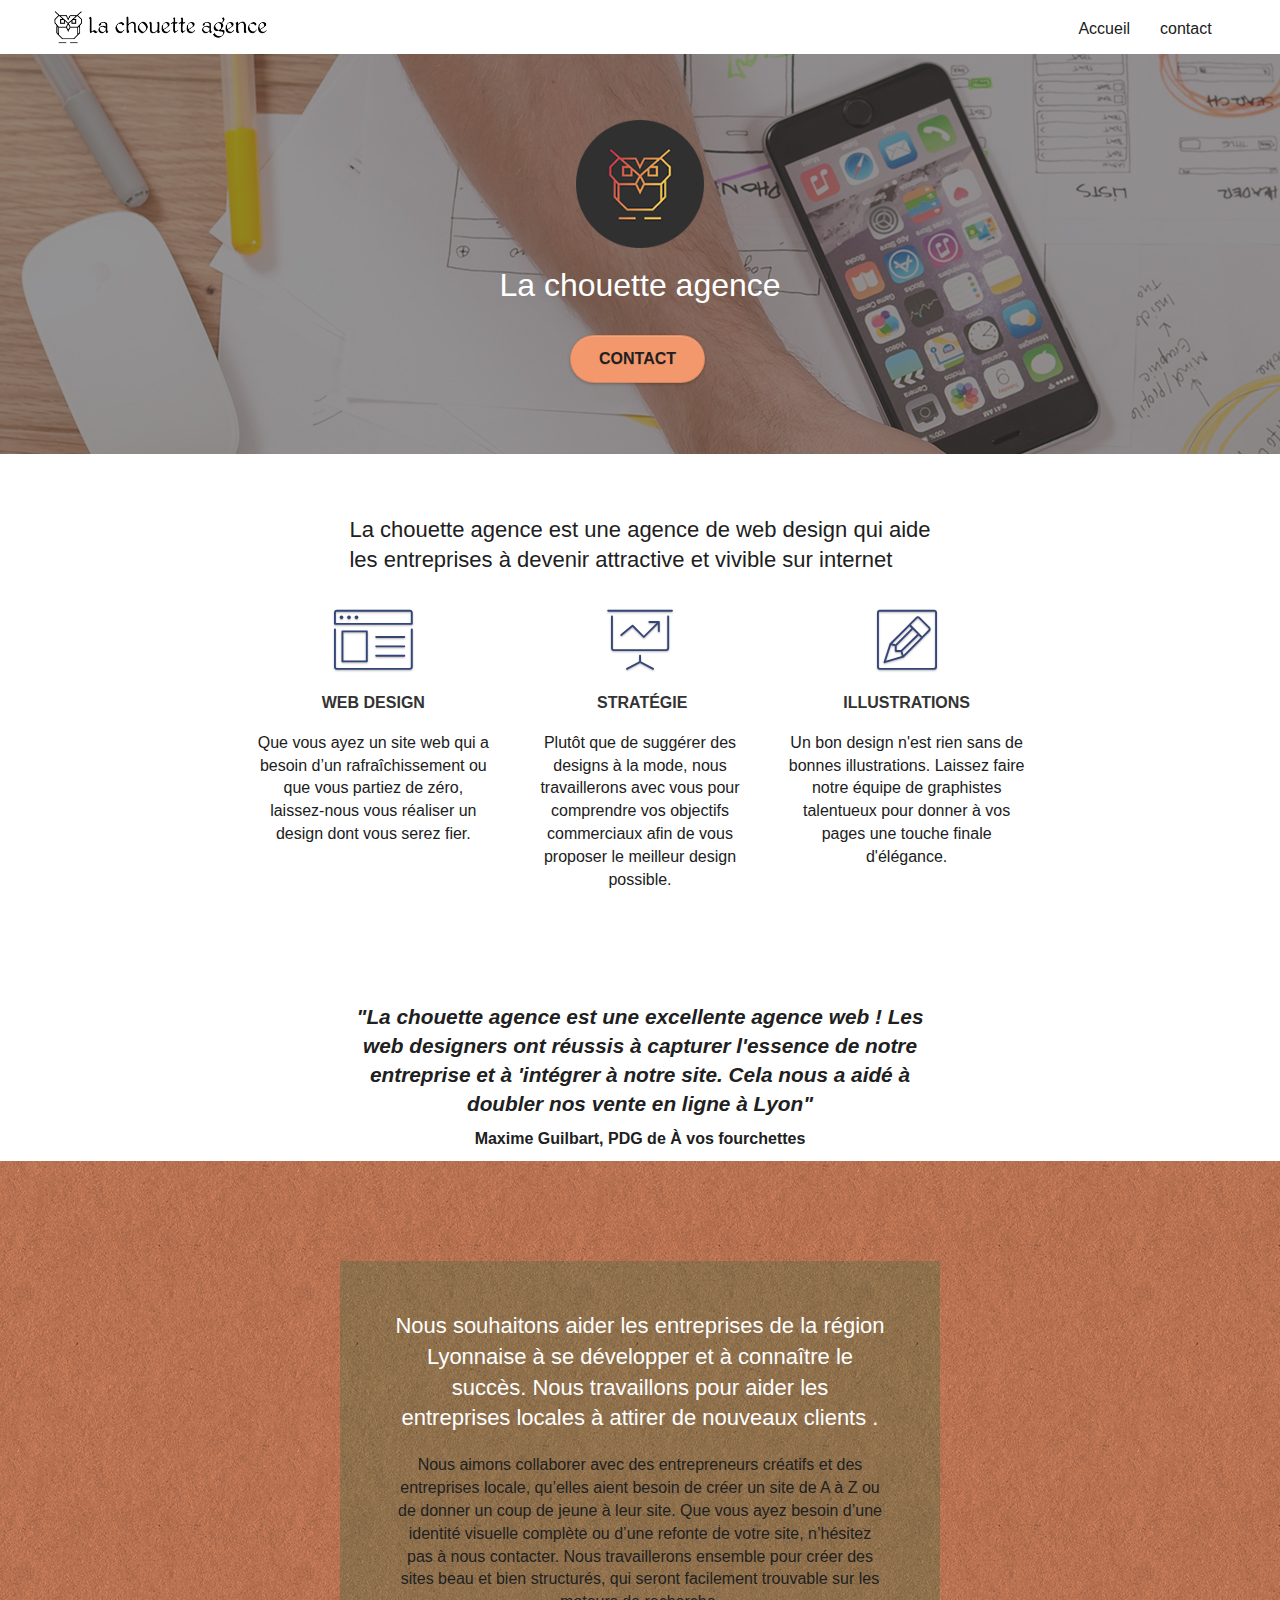
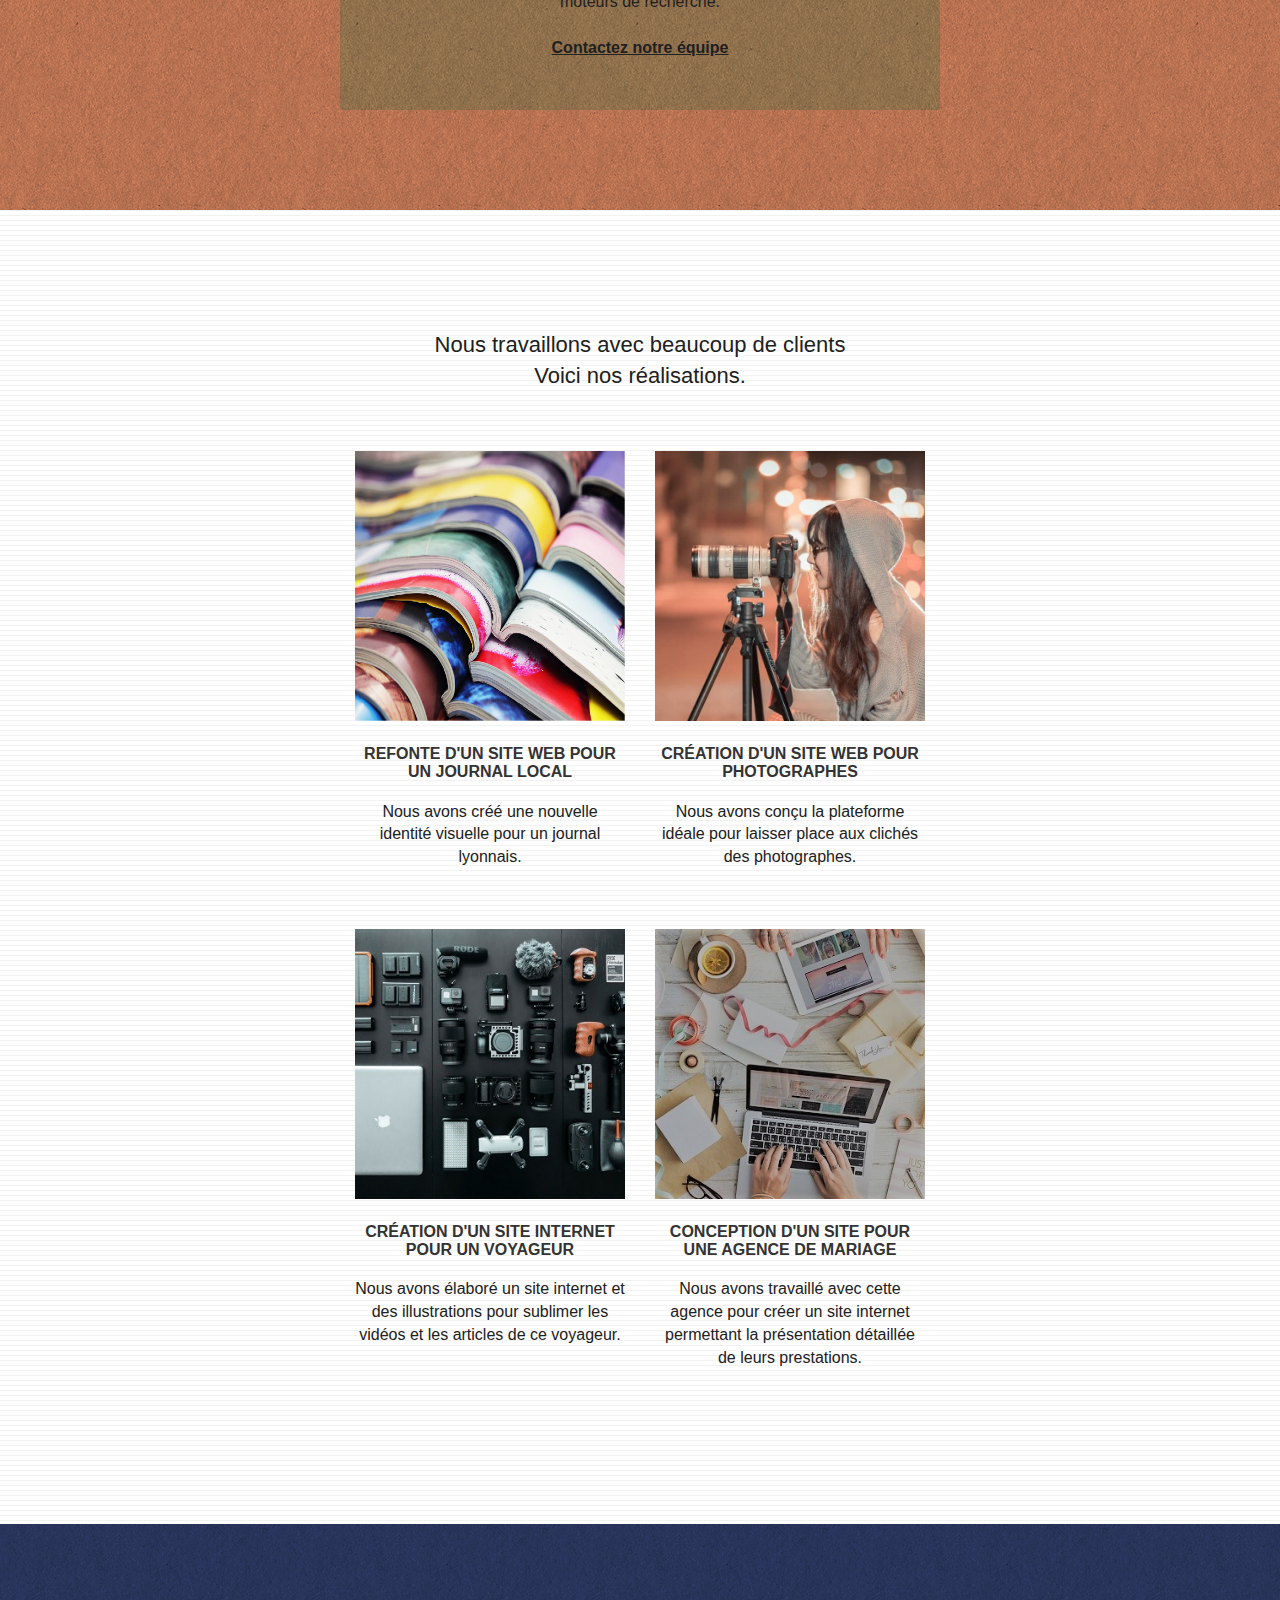
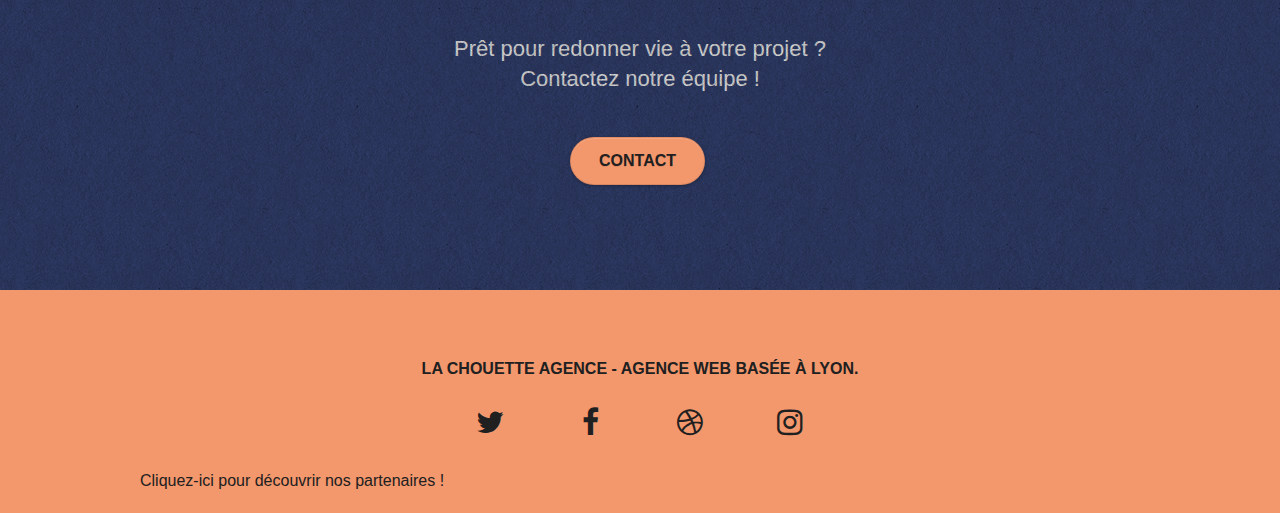
==== index.html @ c0e28ede "création de liens avec nofollow, création de pages partenaires,modifié l'opacité d'image, mise à niv" ====
<!doctype html>
<html lang="fr-FR">
<head>
    <meta charset="utf-8">
    <meta name="keywords" content="seo, google, site web, site internet, agence design paris, agence design, agence design,agence design,agence design,agence design,agence design,agence design,agence design,agence design">
    <meta name="description" content="">
    <meta name="viewport" content="width=device-width, initial-scale=1.0, viewport-fit=cover">
    <link rel="shortcut icon" type="image/png" href="favicon.jpg">
    
	<link rel="stylesheet" type="text/css" href="./css/bootstrap.css">
	<link rel="stylesheet" type="text/css" href="style.css">
	<link rel="stylesheet" type="text/css" href="./css/font-awesome.css">
	<link rel="stylesheet" type="text/css" href="./css/et-line.css">
	
    
	<script src="./js/jquery-2.1.0.js"></script>
	<script src="./js/bootstrap.js"></script>
	<script src="./js/blocs.js"></script>
	<script src="./js/jquery.touchSwipe.js" defer></script>
	<script src="./js/gmaps.js"></script>

    <title>Acceuil</title>

    
<!-- Analytics -->
 
<!-- Analytics END -->
    
</head>
<body>
<!-- Principal conteneur -->
<div class="page-container">
    
<!-- bloc-0 -->
<header>
	<nav class="navbar_row">
		<div class="navbar-header">
			<a class="navbar-brand" href="index.html"><img src="img/la-chouette-agence.png" alt="paris web design logo agence web meilleure agence" /></a>
		</div>
		<div class="collapse navbar-collapse navbar-1 special-dropdown-nav">
			<ul class="site-navigation nav navbar-nav">
				<li>
					<a href="index.html">Accueil</a>
				</li>
				<li>
					<a href="page2.html">contact</a>
				</li>
			</ul>
		</div>
			<button id="nav-toggle" type="button" class="ui-navbar-toggle navbar-toggle" data-toggle="collapse" data-target=".navbar-1">
				<span class="sr-only">Toggle navigation</span><span class="icon-bar"></span><span class="icon-bar"></span><span class="icon-bar"></span>
			</button>
		</nav>
</header>
<!-- bloc-0 END -->

<!-- bloc-1-presentation -->
<section  id="bloc-1-hero">
				<img src="img/logo.png" class="center-block image-resize-mode" alt="La chouette agence, agence web paris, création logo paris" />
				<h1 class="text-center hero-bloc-text tc-white ">
					La chouette agence
				</h1>
				<div class="text-center">
					<a href="page2.html" class="btn btn-lg btn-clean btn-rd cta-hero btn-atomic-tangerine">Contact</a>
				</div>
			</div>
</section>
<!-- bloc-1-presentation END -->

<!-- bloc-2-services -->
<section class="bloc bgc-white l-bloc">
		<div class="row">
			<h2 class="row-h2">La chouette agence est une agence de web design qui aide <br/>
			les entreprises à devenir attractive et vivible sur internet</h2>
		</div>
		<div class="row voffset-lg med-width-whitespace">
			<div class="col-sm-4">
				<div class="text-center">
					<span class="et-icon-browser sm-shadow icon-dark-slate-blue icons icon-lg"></span>
				</div>
				<h3 class="mg-md text-center">
					Web design
				</h3>
				<p class="text-center ">
					Que vous ayez un site web qui a besoin d&rsquo;un rafraîchissement ou que vous partiez de zéro, laissez-nous vous réaliser un design dont vous serez fier.
				</p>
			</div>
			<div class="col-sm-4">
				<div class="text-center">
					<span class="et-icon-presentation sm-shadow icon-dark-slate-blue icons icon-lg"></span>
				</div>
				<h3 class="mg-md text-center">
					&nbsp;Stratégie
				</h3>
				<p class="text-center ">
					Plutôt que de suggérer des designs à la mode, nous travaillerons avec vous pour comprendre vos objectifs commerciaux afin de vous proposer le meilleur design possible.<br>
				</p>
			</div>
			<div class="col-sm-4">
				<div class="text-center">
					<span class="et-icon-edit sm-shadow icon-dark-slate-blue icons icon-lg"></span>
				</div>
				<h3 class="mg-md text-center">
					Illustrations
				</h3>
				<p class="text-center ">
					Un bon design n'est rien sans de bonnes illustrations. Laissez faire notre équipe de graphistes talentueux pour donner à vos pages une touche finale d'élégance.
				</p>
			</div>
		</div>
		<div class="row voffset-lg voffset">
			<h2 class="row-avis1">"La chouette agence est une excellente agence web ! Les <br/>
			web designers ont réussis à capturer l'essence de notre<br/>
		entreprise et à 'intégrer à notre site. Cela nous a aidé à<br/>
		doubler nos vente en ligne à Lyon"</h2>
		<p class="row-avis2"> Maxime Guilbart, PDG de À vos fourchettes</p>
		</div>
</section>
<!-- bloc-2-services END -->

<!-- bloc-3-what-i-do -->
<div class="bloc tc-white bgc-atomic-tangerine bg-presentation d-bloc bloc-bg-texture texture-paper b-parallax" id="bloc-3-what-i-do">
	<div class="container bloc-lg">
		<div class="row tight-width-whitespace black-background">
			<div class="col-sm-12">
				<h2 class="mg-md text-center tc-white">
					Nous souhaitons aider les entreprises de la région Lyonnaise à se développer et à connaître le succès. Nous travaillons pour aider les entreprises locales à attirer de nouveaux clients .<br>
				</h2>
				<p class="text-center white">
					Nous aimons collaborer avec des entrepreneurs créatifs et des entreprises locale, qu’elles aient besoin de créer un site de A à Z ou de donner un coup de jeune à leur site. Que vous ayez besoin d’une identité visuelle complète ou d’une refonte de votre site, n’hésitez pas à nous contacter. Nous travaillerons ensemble pour créer des sites beau et bien structurés, qui seront facilement trouvable sur les moteurs de recherche. <br><br><a class="ltc-white bold-link" href="page2.html">Contactez notre équipe</a><br>
				</p>
			</div>
		</div>
	</div>
</div>
<!-- bloc-3-what-i-do END -->

<!-- bloc-4-portfolio -->
<div class="bloc bgc-white bg-lines-h2-bg bg-repeat l-bloc" id="bloc-4-portfolio">
	<div class="container bloc-lg">
		<div class="row">
			<div class="col-sm-12 text-center">
				<h2>Nous travaillons avec beaucoup de clients<br/>
				Voici nos réalisations.</h2>
			</div>
		</div>
		<div class="row tight-width-whitespace portfolio-row">
			<div class="col-sm-6">
				<a href="#" data-lightbox="img/1.jpg" data-gallery-id="gallery-1" data-caption="Refonte d'un site web pour un journal local" data-frame="snapshot-lb"><img src="img/1.jpg" alt="paris web design logo agence web meilleure agence et refonte site web journal" class="img-responsive portfolio-thumb" /></a>
				<h3 class="mg-md text-center">
					Refonte d'un site web pour un journal local
				</h3>
				<p class="text-center">
					Nous avons créé une nouvelle identité visuelle pour un journal lyonnais.
				</p>
			</div>
			<div class="col-sm-6">
				<a href="#" data-lightbox="img/2.jpg" data-gallery-id="gallery-1" data-caption="Création d'un site web pour photographes" data-frame="snapshot-lb"><img src="img/2.jpg" class="img-responsive portfolio-thumb" alt="paris web design logo agence web meilleure agence, Création d'un site web pour photographes" /></a>
				<h3 class="mg-md text-center">
					Création d'un site web pour photographes
				</h3>
				<p class="text-center">
					Nous avons conçu la plateforme idéale pour laisser place aux clichés des photographes.
				</p>
			</div>
		</div>
		<div class="row tight-width-whitespace portfolio-row">
			<div class="col-sm-6">
				<a href="#" data-lightbox="img/3.bmp" data-gallery-id="gallery-1" data-caption="Création d'un site internet pour un voyageur" data-frame="snapshot-lb"><img src="img/3.bmp" class="img-responsive portfolio-thumb" alt="paris web design logo agence web meilleure agence, Création d'un site web pour voyageur"/></a>
				<h3 class="mg-md text-center">
					Création d'un site internet pour un voyageur
				</h3>
				<p class="text-center">
					Nous avons élaboré un site internet et des illustrations pour sublimer les vidéos et les articles de ce voyageur.
				</p>
			</div>
			<div class="col-sm-6">
				<a href="#" data-lightbox="img/4.bmp" data-gallery-id="gallery-1" data-caption="Conception d'un site pour une agence de mariage" data-frame="snapshot-lb"><img src="img/4.bmp" class="img-responsive portfolio-thumb" alt="paris web design logo agence web meilleure agence, Création d'un site web pour agence de mariage" /></a>
				<h3 class="mg-md text-center">
					Conception d'un site pour une agence de mariage
				</h3>
				<p class="text-center">
					Nous avons travaillé avec cette agence pour créer un site internet permettant la présentation détaillée de leurs prestations.
				</p>
			</div>
		</div>
	</div>
</div>
<!-- bloc-4-portfolio END -->

<!-- bloc-5-cta -->
<div class="bloc bgc-dark-slate-blue bg-banniere d-bloc bloc-bg-texture texture-paper" id="bloc-5-cta">
	<div class="container bloc-lg">
		<div class="row">
			<h2 class="mg-md text-center tc-white">
				Prêt pour redonner vie à votre projet ?<br>Contactez notre équipe !
			</h2>
			<div class="col-sm-12 text-center">
				<a href="page2.html" class="btn btn-atomic-tangerine btn-clean btn-rd btn-lg cta-hero">Contact</a>
			</div>
		</div>
	</div>
</div>
<!-- bloc-5-cta END -->

<!-- Footer - bloc-8 -->
<footer class="bloc bgc-atomic-tangerine d-bloc" id="bloc-8">
	<div class="container bloc-sm">
		<div class="row">
			<div class="col-sm-12">
				<h3 class="text-center white">
					La chouette agence - Agence web basée à Lyon.<br>
				</h3>
				<div class="row row-no-gutters social">
					<div class="col-sm-3">
						<div class="text-center">
							<a class="social" href="https://twitter.com/" rel="nofollow"><span class="fa fa-twitter icon-md"></span></a>
						</div>
					</div>
					<div class="col-sm-3">
						<div class="text-center">
							<a class="social" href="https://www.facebook.com/" rel="nofollow"><span class="fa fa-facebook icon-md"></span></a>
						</div>
					</div>
					<div class="col-sm-3">
						<div class="text-center">
							<a class="social" href="https://dribbble.com/" rel="nofollow"><span class="fa fa-dribbble icon-md"></span></a>
						</div>
					</div>
					<div class="col-sm-3">
						<div class="text-center">
							<a class="social" href="https://www.instagram.com/?hl=fr" rel="nofollow"><span class="fa fa-instagram icon-md"></span></a>
						</div>
					</div>
					
				</div>
				<div class="row">
					<div class="col-sm-4">
						<a href="page3.html"> Cliquez-ici pour découvrir nos partenaires !</a>
				</div>
			</div>
		</div>
	</div>
</footer>
<!-- Footer - bloc-8 END -->

</div>
<!-- Principal conteneur END -->
    

</body>
</html>
---- style.css ----
body {
    margin: 0;
    padding: 0;
    background: #FFF;
    overflow-x: hidden;
    -webkit-font-smoothing: antialiased;
    -moz-osx-font-smoothing: grayscale;
}

a,
button {
    transition: all .3s ease-in-out;
    outline: none!important;
}

a:hover {
    text-decoration: none;
    cursor: pointer;
}
#page-loading-blocs-notifaction {
    position: fixed;
    top: 0;
    bottom: 0;
    width: 100%;
    z-index: 100000;
    background: #FFFFFF url("img/pageload-spinner.gif") no-repeat center center;
}

.bloc {
    width: 100%;
    clear: both;
    background: 50% 50% no-repeat;
    padding: 0 50px;
    -webkit-background-size: cover;
    -moz-background-size: cover;
    -o-background-size: cover;
    background-size: cover;
    position: relative;
}

.bloc .container {
    padding-left: 0;
    padding-right: 0;
}

.bloc-lg {
    padding: 100px 50px;
}

.bloc-md {
    padding: 50px;
}

.bloc-sm {
    padding: 20px 50px;
}

.bg-center,
.bg-l-edge,
.bg-r-edge,
.bg-t-edge,
.bg-b-edge,
.bg-tl-edge,
.bg-bl-edge,
.bg-tr-edge,
.bg-br-edge,
.bg-repeat {
    -webkit-background-size: auto!important;
    -moz-background-size: auto!important;
    -o-background-size: auto!important;
    background-size: auto!important;
}

.bg-repeat {
    background: repeat;
}

.bg-t-edge {
    background: top no-repeat;
}

.bloc-bg-texture::before {
    content: "";
    background-size: 2px 2px;
    position: absolute;
    top: 0;
    bottom: 0;
    left: 0;
    right: 0;
}

.texture-paper::before {
    background: url("img/texture-paper.png");
    background-size: 280px 280px;
}

.b-parallax {
    background-attachment: fixed;
}

.d-bloc {
    color: rgba(255, 255, 255, .7);
}

.d-bloc button:hover {
    color: rgba(255, 255, 255, .9);
}

.d-bloc .icon-round,
.d-bloc .icon-square,
.d-bloc .icon-rounded,
.d-bloc .icon-semi-rounded-a,
.d-bloc .icon-semi-rounded-b {
    border-color: rgba(255, 255, 255, .9);
}

.d-bloc .divider-h span {
    border-color: rgba(255, 255, 255, .2);
}

.d-bloc .a-btn,
.d-bloc .navbar a,
.d-bloc .navbar-brand,
.d-bloc a .icon-sm,
.d-bloc a .icon-md,
.d-bloc a .icon-lg,
.d-bloc a .icon-xl,
.d-bloc h1 a,
.d-bloc h2 a,
.d-bloc h3 a,
.d-bloc h4 a,
.d-bloc h5 a,
.d-bloc h6 a,
.d-bloc p a {
    color: rgba(255, 255, 255, .6);
}

.d-bloc .a-btn:hover,
.d-bloc .navbar a:hover,
.d-bloc .navbar-brand:hover,
.d-bloc a:hover .icon-sm,
.d-bloc a:hover .icon-md,
.d-bloc a:hover .icon-lg,
.d-bloc a:hover .icon-xl,
.d-bloc h1 a:hover,
.d-bloc h2 a:hover,
.d-bloc h3 a:hover,
.d-bloc h4 a:hover,
.d-bloc h5 a:hover,
.d-bloc h6 a:hover,
.d-bloc p a:hover {
    color: rgba(255, 255, 255, 1);
}

.d-bloc .navbar-toggle .icon-bar {
    background: rgba(255, 255, 255, 1);
}

.d-bloc .btn-wire,
.d-bloc .btn-wire:hover {
    color: rgba(255, 255, 255, 1);
    border-color: rgba(255, 255, 255, 1);
}

.d-bloc .panel {
    color: rgba(0, 0, 0, .5);
}

.d-bloc .panel button:hover {
    color: rgba(0, 0, 0, .7);
}

.d-bloc .panel icon {
    border-color: rgba(0, 0, 0, .7);
}

.d-bloc .panel .divider-h span {
    border-color: rgba(0, 0, 0, .1);
}

.d-bloc .panel .a-btn {
    color: rgba(0, 0, 0, .6);
}

.d-bloc .panel .a-btn:hover {
    color: rgba(0, 0, 0, 1);
}

.d-bloc .panel .btn-wire,
.d-bloc .panel .btn-wire:hover {
    color: rgba(0, 0, 0, .7);
    border-color: rgba(0, 0, 0, .3);
}

.d-bloc .panel,
.l-bloc {
    color: rgba(0, 0, 0, .5);
}

.d-bloc .panel button:hover,
.l-bloc button:hover {
    color: rgba(0, 0, 0, .7);
}

.l-bloc .icon-round,
.l-bloc .icon-square,
.l-bloc .icon-rounded,
.l-bloc .icon-semi-rounded-a,
.l-bloc .icon-semi-rounded-b {
    border-color: rgba(0, 0, 0, .7);
}

.d-bloc .panel .divider-h span,
.l-bloc .divider-h span {
    border-color: rgba(0, 0, 0, .1);
}

.d-bloc .panel .a-btn,
.l-bloc .a-btn,
.l-bloc .navbar a,
.l-bloc .navbar-brand,
.l-bloc a .icon-sm,
.l-bloc a .icon-md,
.l-bloc a .icon-lg,
.l-bloc a .icon-xl,
.l-bloc h1 a,
.l-bloc h2 a,
.l-bloc h3 a,
.l-bloc h4 a,
.l-bloc h5 a,
.l-bloc h6 a,
.l-bloc p a {
    color: rgba(0, 0, 0, .6);
}

.d-bloc .panel .a-btn:hover,
.l-bloc .a-btn:hover,
.l-bloc .navbar a:hover,
.l-bloc .navbar-brand:hover,
.l-bloc a:hover .icon-sm,
.l-bloc a:hover .icon-md,
.l-bloc a:hover .icon-lg,
.l-bloc a:hover .icon-xl,
.l-bloc h1 a:hover,
.l-bloc h2 a:hover,
.l-bloc h3 a:hover,
.l-bloc h4 a:hover,
.l-bloc h5 a:hover,
.l-bloc h6 a:hover,
.l-bloc p a:hover {
    color: rgba(0, 0, 0, 1);
}

.l-bloc .navbar-toggle .icon-bar {
    color: rgba(0, 0, 0, .6);
}

.d-bloc .panel .btn-wire,
.d-bloc .panel .btn-wire:hover,
.l-bloc .btn-wire,
.l-bloc .btn-wire:hover {
    color: rgba(0, 0, 0, .7);
    border-color: rgba(0, 0, 0, .3);
}

.voffset {
    margin-top: 30px;
}

.voffset-lg {
    margin-top: 80px;
}

.row-no-gutters {
    margin-right: 0;
    margin-left: 0;
}

.row.row-no-gutters > [class^="col-"],
.row.row-no-gutters > [class*=" col-"] {
    padding-right: 0;
    padding-left: 0;
}
#bloc-1-hero{
    width: 100%;
    height: 400px;
    background-image: url("img/la-chouette-agence-banniere.jpg");
    opacity:1.5;
    display: flex;
    flex-direction: column;
    justify-content: center;
    align-items: center;
}

#bloc-1-hero h1 {
    font-size: 32px;
}
#bloc-1-hero img{
    width: 10%;
    height: auto;
}
.navbar {
    margin-bottom: 0;
    z-index: 1;
}

.navbar-brand {
    height: auto;
    padding: 3px 15px;
    font-size: 25px;
    font-weight: normal;
    font-weight: 600;
    line-height: 44px;
}

.navbar-brand img {
    max-height: 40px;
    margin: 0 5px 0 0;
    display: inline;
}

.navbar-brand img[src$=svg] {
    min-width: 100px;
}

.nav-center .navbar-brand img {
    margin: 0;
}

.navbar .nav {
    padding-top: 2px;
    margin-right: -16px;
    float: right;
    z-index: 1;
}

.nav > li {
    float: left;
    margin-top: 4px;
    font-size: 16px;
}

.navbar-nav .open .dropdown-menu > li > a {
    text-align: inherit;
}

.nav > li a:hover,
.nav > li a:focus {
    background: transparent;
}

.navbar-toggle {
    margin: 10px 10px 0 0;
    border: 0px;
}

.navbar-toggle:hover {
    background: transparent!important;
}

.navbar-toggle .icon-bar {
    background-color: rgba(0, 0, 0, .5);
    width: 26px;
}

.nav-invert .navbar .nav {
    float: left;
}

.nav-invert,
.nav-invert .navbar-brand {
    float: right;
    position: relative;
    z-index: 2;
}
header{
    box-sizing: border-box;
    padding:0 3% 0 3%;
}
.navbar-header{
    width: 50%;
    height: 100%;
}

.site-navigation{
    width: 50%;
    height: auto;
    display: flex;
    justify-content: flex-end;
}
.site-navigation a {
    text-decoration: none;
}
.page3_partenaire{
    width: 100%;
    height: 200px;
    margin-top: 5%;
    margin-bottom: 5%;
    display: flex;
    justify-content: center;
    align-items: center;
    background-color: #F3976C;
    background-image: url(img/texture-paper.png);
}
.partenaires{
    display: flex;
    justify-content: center;
    text-align: center;
    font-size: 160%;
}
.annuaires{
    display: flex;
    justify-content: space-around;
    width: 100%;
    height: auto;
    margin-bottom: 5%;
    border-radius: 20px;
    background-image: url(img/texture-paper.png);
    background-color: #29345A;
}
.annuaire1, .annuaire2, .annuaire3{
    width: 30%;
    height: auto;
    text-align: justify;
    font-size: 150%;
    box-sizing: border-box;
    margin-top: 5%;
    margin-bottom: 5%;
    color: white;
}
.annuaire1 a, .annuaire2 a, .annuaire3 a{
    color: white;
}
@media (min-width: 768px) {
    
    .nav > li .dropdown-menu a,
    .nav > li .dropdown-menu a:hover {
        color: #484848;
    }
    .nav-invert .site-navigation {
        left: 0;
        right: 0;
    }
    .nav-center {
        text-align: center;
    }
    .nav-center .navbar-header {
        width: 100%;
    }
    .nav-center .navbar-header,
    .nav-center .navbar-brand,
    .nav-center .nav > li {
        float: none;
        display: inline-block;
    }
    .nav-center .site-navigation {
        margin-right: 0px;
        margin-top: 20px;
    }
    .nav-center.mini-nav .navbar-toggle {
        float: none;
        margin: 10px auto 0;
    }
}

.nav > li > .dropdown a {
    background: none!important;
    display: block;
    padding: 14px 15px;
}

nav .caret {
    margin: 0 5px;
}

.dropdown-menu .dropdown-menu {
    top: -8px;
    left: 100%;
}

.dropdown-menu .dropmenu-flow-right {
    top: 100%;
    left: 0;
    margin-left: -1px;
    border-top-left-radius: 0;
    border-top-right-radius: 0;
}

.dropdown-menu .dropdown span {
    border: 4px solid black;
    border-top-color: transparent;
    border-right-color: transparent;
    border-bottom-color: transparent;
    margin: 6px -5px 0 0!important;
    float: right;
}

.mg-md {
    margin-top: 10px;
    margin-bottom: 20px;
}

.mg-lg {
    margin-top: 10px;
    margin-bottom: 40px;
}

.btn {
    margin: 0 5px 5px 0;
}

.btn.pull-right {
    margin: 0 0 5px 5px;
}

.btn-d,
.btn-d:hover,
.btn-d:focus {
    color: #FFF;
    background: rgba(0, 0, 0, .3);
}

button {
    outline: none!important;
}

.btn-rd {
    border-radius: 40px;
}

.btn-clean {
    border: 1px solid rgba(0, 0, 0, .08);
    border-bottom-color: rgba(0, 0, 0, .1);
    text-shadow: 0 1px 0 rgba(0, 0, 1, .1);
    box-shadow: 0 1px 3px rgba(0, 0, 1, .25), inset 0 1px 0 0 rgba(255, 255, 255, .15);
}

.icon-md {
    font-size: 30px!important;
}

.icon-lg {
    font-size: 60px!important;
}

.sm-shadow {
    text-shadow: 0 1px 2px rgba(0, 0, 0, .3);
}

.panel-sq,
.panel-sq .panel-heading,
.panel-sq .panel-footer {
    border-radius: 0;
}

.panel-rd {
    border-radius: 30px;
}

.panel-rd .panel-heading {
    border-radius: 29px 29px 0 0;
}

.panel-rd .panel-footer {
    border-radius: 0 0 29px 29px;
}

.form-control {
    border-color: rgba(0, 0, 0, .1);
    box-shadow: none;
    font-size: 16px;
}
.form-group{
    margin-bottom: 10px;
}
.scrollToTop {
    width: 40px;
    height: 40px;
    position: fixed;
    bottom: 20px;
    right: 20px;
    opacity: 0;
    z-index: 500;
    transition: all .3s ease-in-out;
}

.scrollToTop span {
    margin-top: 6px;
}

.showScrollTop {
    font-size: 16px;
    opacity: 1;
}

a[data-lightbox] {
    position: relative;
    display: block;
    text-align: center;
}

a[data-lightbox]:hover::before {
    content: "+";
    font-family: "HelveticaNeue-Light", "Helvetica Neue Light", "Helvetica Neue", Helvetica, Arial;
    font-size: 32px;
    width: 50px;
    height: 50px;
    margin-left: -25px;
    border-radius: 50%;
    background: rgba(0, 0, 0, .6);
    color: #FFF;
    font-weight: 100;
    z-index: 1;
    position: absolute;
    top: 50%;
    transform: translateY(-50%);
    -webkit-transform: translateY(-50%);
}

a[data-lightbox]:hover img {
    opacity: 0.6;
    -webkit-animation-fill-mode: none;
    animation-fill-mode: none;
}

#lightbox-modal {
    display: flex;
    align-items: center;
}

#lightbox-modal .modal-dialog {
    width: 90%;
    max-width: 900px;
    margin: 0 auto 0;
}

#lightbox-modal .modal-dialog img {
    max-height: 90vh;
    margin: 0 auto;
}

.lightbox-caption {
    padding: 20px;
    color: #FFF;
    background: rgba(0, 0, 0, .5);
    position: absolute;
    left: 15px;
    right: 15px;
    bottom: 5px;
}

.close-lightbox {
    color: #FFF;
    font-size: 30px;
    position: absolute;
    top: 20px;
    right: 20px;
    z-index: 20;
    background: rgba(0, 0, 0, .5);
    border: none;
    line-height: 30px;
    padding: 0 9px 5px;
    opacity: 0.3;
}

.close-lightbox:hover,
.next-lightbox:hover,
.prev-lightbox:hover {
    opacity: 1.0;
    color: #FFF;
}

.next-lightbox,
.prev-lightbox {
    font-size: 20px;
    color: rgba(255, 255, 255, .9);
    background: rgba(0, 0, 0, .5);
    transition: all .2s ease-in-out;
    position: absolute;
    top: 45%;
    z-index: 1;
    opacity: 0.4;
}

.next-lightbox {
    padding: 6px 8px 1px 13px;
    right: 25px;
}

.prev-lightbox {
    padding: 6px 13px 1px 10px;
    left: 25px;
}

.snapshot-lb .modal-body {
    padding-bottom: 45px;
}

.snapshot-lb .lightbox-caption {
    padding: 0;
    color: rgba(0, 0, 0, .5);
    background: none;
}

h1,
h2,
h3,
h4,
h5,
h6,
p,
label,
.btn,
a {
    font-family: "helvetica";
    font-weight: 400;
    color: #202020;!important;
}

.container {
    max-width: 1000px;
}

.hero-bloc-text {
    font-size: 38px;
}

.hero-bloc-text-sub {
    font-size: 36px;
}

.statement-bloc-text {
    line-height: 26px;
    font-style: italic;
    font-size: 20px;
    text-align: center;
    font-weight: lighter;
    max-width: 520px;
    margin: auto auto auto auto;
}

p {
    font-size: 16px;
}

.tight-width-whitespace {
    max-width: 600px;
    margin: auto auto auto auto;
}

.h1 {
    font-size: 20px;
    font-family: "Open Sans";
}

.cta-hero {
    margin-top: 22px;
    color: #FFFFFF!important;
    text-transform: uppercase;
    padding: 12px 28px 12px 28px;
    font-size: 16px;
    font-weight: 700;
}

.social {
    max-width: 400px;
    margin: auto auto auto auto;
}

h2 {
    font-size: 22px;
    line-height: 1.4em;
}

h3 {
    font-size: 16px;
    text-transform: uppercase;
    font-weight: 700;
    color: #333333!important;
}

.med-width-whitespace {
    max-width: 800px;
    margin: auto auto auto auto;
    box-shadow: 0px 0px 0px #000000;
}

h1 {
    color: #333333!important;
}

h4 {
    color: #333333!important;
}

.icons {
    margin-bottom: 14px;
    margin-top: 24px;
}

.white {
    color: #202020!important;
}

.portfolio-thumb {
    margin-bottom: 24px;
}

.portfolio-row {
    margin-bottom: 44px;
    margin-top: 50px;
}

.avatar {
    box-shadow: 0px 4px 9px rgba(0, 0, 0, 0.3);
}

.black-background {
    background-color: rgba(165, 147, 99, 0.7);
    padding: 40px 40px 40px 40px;
}

.bold-link {
    font-weight: 900;
    text-decoration: underline!important;
}

.bgc-white {
    background-color: #FFFFFF;
}
.row-h2{
    display: flex;
    justify-content: center;
    margin-top: 5%;
}
.row-avis1, .row-avis2{
    display: flex;
    justify-content: center;
    text-align: center;
}
.row-avis1{
    font-style: italic;
    font-weight: bold;
    font-size: 130%;
}
.row-avis2{
    font-weight: bold;
    font-size: 100%;
}

footer .row{
    margin-top:3%;
    color: #202020;
}


.bgc-dark-slate-blue {
    background-color: #364577;
}

.bgc-atomic-tangerine {
    background-color: #F3976C;
}

.tc-white {
    color: #FFFFFF!important;
}

.btn-atomic-tangerine {
    background: #F3976C;
    color: #202020!important;
}

.btn-atomic-tangerine:hover {
    background: #c27956!important;
    color: #202020!important;
}

.ltc-white {
    color: #202020!important;
}

.ltc-white:hover {
    color: #cccccc!important;
}

.ltc-atomic-tangerine {
    color: #F3976C!important;
}

.ltc-atomic-tangerine:hover {
    color: #c27956!important;
}

.icon-dark-slate-blue {
    color: #364577!important;
    border-color: #364577!important;
}

.bg-dots-bg {
    background-image: url("img/dots-bg.png");
}

.bg-lines-h2-bg {
    background-image: url("img/lines-h2-bg.png");
}


.bg-presentation {
    background-image: url("img/image-de-presentation.bmp");
}

@media (max-width: 1024px) {
    .bloc {
        padding-left: 20px;
        padding-right: 20px;
    }
    .bloc.full-width-bloc,
    .bloc-tile-2.full-width-bloc .container,
    .bloc-tile-3.full-width-bloc .container,
    .bloc-tile-4.full-width-bloc .container {
        padding-left: 0;
        padding-right: 0;
    }
}

@media (max-width: 992px) and (min-width: 768px) {
    .navbar .nav {
        max-width: 80%
    }
    .nav-center.navbar .nav {
        max-width: 100%
    }
}

@media only screen and (min-width: 768px) and (max-width: 1024px) and (orientation: landscape) {
    .b-parallax {
        background-attachment: scroll;
    }
}

@media only screen and (min-width: 1024px) and (max-width: 1366px) and (-webkit-min-device-pixel-ratio: 1.5) {
    .b-parallax {
        background-attachment: scroll;
    }
}

@media (max-width: 991px) {
    .container {
        width: 100%;
    }
    .b-parallax {
        background-attachment: scroll;
    }
    .page-container,
    #hero-bloc {
        overflow-x: hidden;
        position: relative;
    }
    .bloc {
        padding-left: 0;
        padding-right: 0;
    }
    .bloc-group,
    .bloc-group .bloc {
        display: block;
        width: 100%;
    }
    .bloc-fill-screen .fill-bloc-top-edge,
    .bloc-fill-screen .fill-bloc-bottom-edge {
        padding: 0 20px;
        padding-left: 0;
        padding-right: 0;
    }
}

@media (max-width: 767px) {
    .page-container {
        overflow-x: hidden;
        position: relative;
    }
    h1,
    h2,
    h3,
    h4,
    h5,
    h6,
    p,
    #disqus_thread {
        padding-left: 10px!important;
        padding-right: 10px!important;
    }
    .b-parallax {
        background-attachment: scroll;
    }
    .navbar .nav {
        padding-top: 0;
        border-top: 1px solid rgba(0, 0, 0, .2);
        float: none!important;
    }
    .navbar.row {
        margin-left: 0;
        margin-right: 0;
    }
    .site-navigation {
        position: inherit;
        transform: none;
        -webkit-transform: none;
        -ms-transform: none;
    }
    .nav > li {
        margin-top: 0;
        border-bottom: 1px solid rgba(0, 0, 0, .1);
        background: rgba(0, 0, 0, .05);
        text-align: left;
        padding-left: 15px;
        width: 100%;
    }
    .nav > li:hover {
        background: rgba(0, 0, 0, .08);
    }
    .dropdown .dropdown a .caret {
        float: none;
        margin: 5px 0 0 10px!important;
        border: 4px solid black;
        border-bottom-color: transparent;
        border-right-color: transparent;
        border-left-color: transparent;
    }
    #hero-bloc .navbar .nav {
        background: rgba(0, 0, 0, .8);
    }
    #hero-bloc .navbar .nav a {
        color: rgba(255, 255, 255, .6);
    }
    .hero {
        padding: 50px 0;
    }
    .hero-nav {
        left: -1px;
        right: -1px;
    }
    .navbar-collapse {
        padding: 0;
        overflow-x: hidden;
        -webkit-box-shadow: none;
        box-shadow: none;
    }
    .navbar-brand img {
        max-height: 40px;
        width: auto;
    }
    .nav-invert .navbar-header {
        float: none;
        width: 100%;
    }
    .nav-invert .navbar-toggle {
        float: left;
        margin-left: 10px;
    }
    .bloc {
        padding-left: 0;
        padding-right: 0;
    }
    .bloc-xxl,
    .bloc-xl,
    .bloc-lg {
        padding: 40px 0;
    }
    .bloc-sm,
    .bloc-md {
        padding-left: 0;
        padding-right: 0;
    }
    .bloc-tile-2 .container,
    .bloc-tile-3 .container,
    .bloc-tile-4 .container,
    .bloc-fill-screen .fill-bloc-top-edge,
    .bloc-fill-screen .fill-bloc-bottom-edge {
        padding-left: 0;
        padding-right: 0;
    }
    .a-block {
        padding: 0 10px;
    }
    .btn-dwn {
        display: none;
    }
    .voffset {
        margin-top: 5px;
    }
    .voffset-md {
        margin-top: 20px;
    }
    .voffset-lg {
        margin-top: 30px;
    }
    form {
        padding: 5px;
    }
    .close-lightbox {
        display: inline-block;
    }
    .blocsapp-device-iphone5 {
        background-size: 216px 425px;
        padding-top: 60px;
        width: 216px;
        height: 425px;
    }
    .blocsapp-device-iphone5 img {
        width: 180px;
        height: 320px;
    }
}

@media (max-width: 400px) {
    .bloc {
        padding-left: 0;
        padding-right: 0;
    }
}

@media (max-width: 767px) {
    .bloc-mob-center-text {
        text-align: center;
    }
}
---- css/et-line.css ----
@font-face {
    font-family: et-line;
    src: url(../fonts/et-line.eot);
    src: url(../fonts/et-line.eot?#iefix) format('embedded-opentype'), url(../fonts/et-line.woff) format('woff'), url(../fonts/et-line.ttf) format('truetype'), url(../fonts/et-line.svg#et-line) format('svg');
    font-weight: 400;
    font-style: normal
}

.et-icon-adjustments,
.et-icon-alarmclock,
.et-icon-anchor,
.et-icon-aperture,
.et-icon-attachment,
.et-icon-bargraph,
.et-icon-basket,
.et-icon-beaker,
.et-icon-bike,
.et-icon-book-open,
.et-icon-briefcase,
.et-icon-browser,
.et-icon-calendar,
.et-icon-camera,
.et-icon-caution,
.et-icon-chat,
.et-icon-circle-compass,
.et-icon-clipboard,
.et-icon-clock,
.et-icon-cloud,
.et-icon-compass,
.et-icon-desktop,
.et-icon-dial,
.et-icon-document,
.et-icon-documents,
.et-icon-download,
.et-icon-dribbble,
.et-icon-edit,
.et-icon-envelope,
.et-icon-expand,
.et-icon-facebook,
.et-icon-flag,
.et-icon-focus,
.et-icon-gears,
.et-icon-genius,
.et-icon-gift,
.et-icon-global,
.et-icon-globe,
.et-icon-googleplus,
.et-icon-grid,
.et-icon-happy,
.et-icon-hazardous,
.et-icon-heart,
.et-icon-hotairballoon,
.et-icon-hourglass,
.et-icon-key,
.et-icon-laptop,
.et-icon-layers,
.et-icon-lifesaver,
.et-icon-lightbulb,
.et-icon-linegraph,
.et-icon-linkedin,
.et-icon-lock,
.et-icon-magnifying-glass,
.et-icon-map,
.et-icon-map-pin,
.et-icon-megaphone,
.et-icon-mic,
.et-icon-mobile,
.et-icon-newspaper,
.et-icon-notebook,
.et-icon-paintbrush,
.et-icon-paperclip,
.et-icon-pencil,
.et-icon-phone,
.et-icon-picture,
.et-icon-pictures,
.et-icon-piechart,
.et-icon-presentation,
.et-icon-pricetags,
.et-icon-printer,
.et-icon-profile-female,
.et-icon-profile-male,
.et-icon-puzzle,
.et-icon-quote,
.et-icon-recycle,
.et-icon-refresh,
.et-icon-ribbon,
.et-icon-rss,
.et-icon-sad,
.et-icon-scissors,
.et-icon-scope,
.et-icon-search,
.et-icon-shield,
.et-icon-speedometer,
.et-icon-strategy,
.et-icon-streetsign,
.et-icon-tablet,
.et-icon-target,
.et-icon-telescope,
.et-icon-toolbox,
.et-icon-tools,
.et-icon-tools-2,
.et-icon-trophy,
.et-icon-tumblr,
.et-icon-twitter,
.et-icon-upload,
.et-icon-video,
.et-icon-wallet,
.et-icon-wine {
    font-family: et-line;
    speak: none;
    font-style: normal;
    font-weight: 400;
    font-variant: normal;
    text-transform: none;
    line-height: 1;
    -webkit-font-smoothing: antialiased;
    -moz-osx-font-smoothing: grayscale;
    display: inline-block
}

.et-icon-mobile:before {
    content: "\e000"
}

.et-icon-laptop:before {
    content: "\e001"
}

.et-icon-desktop:before {
    content: "\e002"
}

.et-icon-tablet:before {
    content: "\e003"
}

.et-icon-phone:before {
    content: "\e004"
}

.et-icon-document:before {
    content: "\e005"
}

.et-icon-documents:before {
    content: "\e006"
}

.et-icon-search:before {
    content: "\e007"
}

.et-icon-clipboard:before {
    content: "\e008"
}

.et-icon-newspaper:before {
    content: "\e009"
}

.et-icon-notebook:before {
    content: "\e00a"
}

.et-icon-book-open:before {
    content: "\e00b"
}

.et-icon-browser:before {
    content: "\e00c"
}

.et-icon-calendar:before {
    content: "\e00d"
}

.et-icon-presentation:before {
    content: "\e00e"
}

.et-icon-picture:before {
    content: "\e00f"
}

.et-icon-pictures:before {
    content: "\e010"
}

.et-icon-video:before {
    content: "\e011"
}

.et-icon-camera:before {
    content: "\e012"
}

.et-icon-printer:before {
    content: "\e013"
}

.et-icon-toolbox:before {
    content: "\e014"
}

.et-icon-briefcase:before {
    content: "\e015"
}

.et-icon-wallet:before {
    content: "\e016"
}

.et-icon-gift:before {
    content: "\e017"
}

.et-icon-bargraph:before {
    content: "\e018"
}

.et-icon-grid:before {
    content: "\e019"
}

.et-icon-expand:before {
    content: "\e01a"
}

.et-icon-focus:before {
    content: "\e01b"
}

.et-icon-edit:before {
    content: "\e01c"
}

.et-icon-adjustments:before {
    content: "\e01d"
}

.et-icon-ribbon:before {
    content: "\e01e"
}

.et-icon-hourglass:before {
    content: "\e01f"
}

.et-icon-lock:before {
    content: "\e020"
}

.et-icon-megaphone:before {
    content: "\e021"
}

.et-icon-shield:before {
    content: "\e022"
}

.et-icon-trophy:before {
    content: "\e023"
}

.et-icon-flag:before {
    content: "\e024"
}

.et-icon-map:before {
    content: "\e025"
}

.et-icon-puzzle:before {
    content: "\e026"
}

.et-icon-basket:before {
    content: "\e027"
}

.et-icon-envelope:before {
    content: "\e028"
}

.et-icon-streetsign:before {
    content: "\e029"
}

.et-icon-telescope:before {
    content: "\e02a"
}

.et-icon-gears:before {
    content: "\e02b"
}

.et-icon-key:before {
    content: "\e02c"
}

.et-icon-paperclip:before {
    content: "\e02d"
}

.et-icon-attachment:before {
    content: "\e02e"
}

.et-icon-pricetags:before {
    content: "\e02f"
}

.et-icon-lightbulb:before {
    content: "\e030"
}

.et-icon-layers:before {
    content: "\e031"
}

.et-icon-pencil:before {
    content: "\e032"
}

.et-icon-tools:before {
    content: "\e033"
}

.et-icon-tools-2:before {
    content: "\e034"
}

.et-icon-scissors:before {
    content: "\e035"
}

.et-icon-paintbrush:before {
    content: "\e036"
}

.et-icon-magnifying-glass:before {
    content: "\e037"
}

.et-icon-circle-compass:before {
    content: "\e038"
}

.et-icon-linegraph:before {
    content: "\e039"
}

.et-icon-mic:before {
    content: "\e03a"
}

.et-icon-strategy:before {
    content: "\e03b"
}

.et-icon-beaker:before {
    content: "\e03c"
}

.et-icon-caution:before {
    content: "\e03d"
}

.et-icon-recycle:before {
    content: "\e03e"
}

.et-icon-anchor:before {
    content: "\e03f"
}

.et-icon-profile-male:before {
    content: "\e040"
}

.et-icon-profile-female:before {
    content: "\e041"
}

.et-icon-bike:before {
    content: "\e042"
}

.et-icon-wine:before {
    content: "\e043"
}

.et-icon-hotairballoon:before {
    content: "\e044"
}

.et-icon-globe:before {
    content: "\e045"
}

.et-icon-genius:before {
    content: "\e046"
}

.et-icon-map-pin:before {
    content: "\e047"
}

.et-icon-dial:before {
    content: "\e048"
}

.et-icon-chat:before {
    content: "\e049"
}

.et-icon-heart:before {
    content: "\e04a"
}

.et-icon-cloud:before {
    content: "\e04b"
}

.et-icon-upload:before {
    content: "\e04c"
}

.et-icon-download:before {
    content: "\e04d"
}

.et-icon-target:before {
    content: "\e04e"
}

.et-icon-hazardous:before {
    content: "\e04f"
}

.et-icon-piechart:before {
    content: "\e050"
}

.et-icon-speedometer:before {
    content: "\e051"
}

.et-icon-global:before {
    content: "\e052"
}

.et-icon-compass:before {
    content: "\e053"
}

.et-icon-lifesaver:before {
    content: "\e054"
}

.et-icon-clock:before {
    content: "\e055"
}

.et-icon-aperture:before {
    content: "\e056"
}

.et-icon-quote:before {
    content: "\e057"
}

.et-icon-scope:before {
    content: "\e058"
}

.et-icon-alarmclock:before {
    content: "\e059"
}

.et-icon-refresh:before {
    content: "\e05a"
}

.et-icon-happy:before {
    content: "\e05b"
}

.et-icon-sad:before {
    content: "\e05c"
}

.et-icon-facebook:before {
    content: "\e05d"
}

.et-icon-twitter:before {
    content: "\e05e"
}

.et-icon-googleplus:before {
    content: "\e05f"
}

.et-icon-rss:before {
    content: "\e060"
}

.et-icon-tumblr:before {
    content: "\e061"
}

.et-icon-linkedin:before {
    content: "\e062"
}

.et-icon-dribbble:before {
    content: "\e063"
}
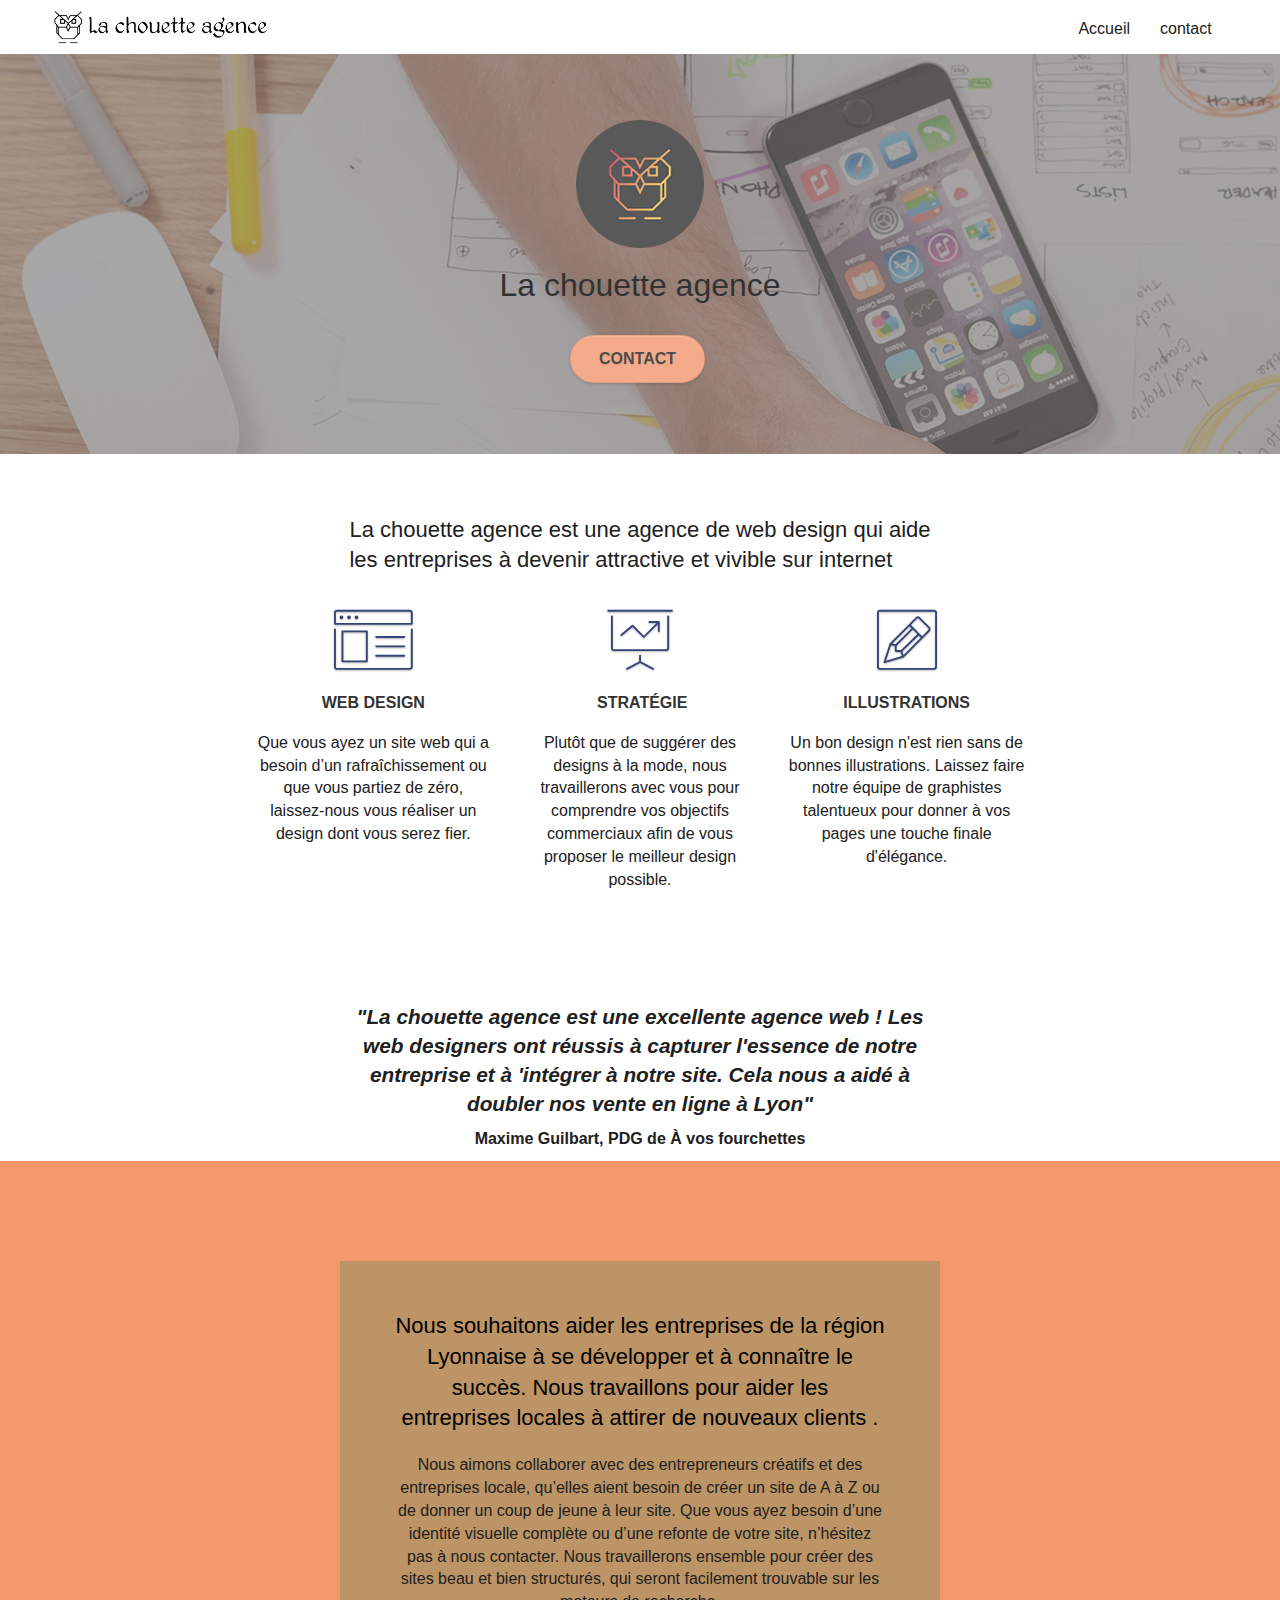
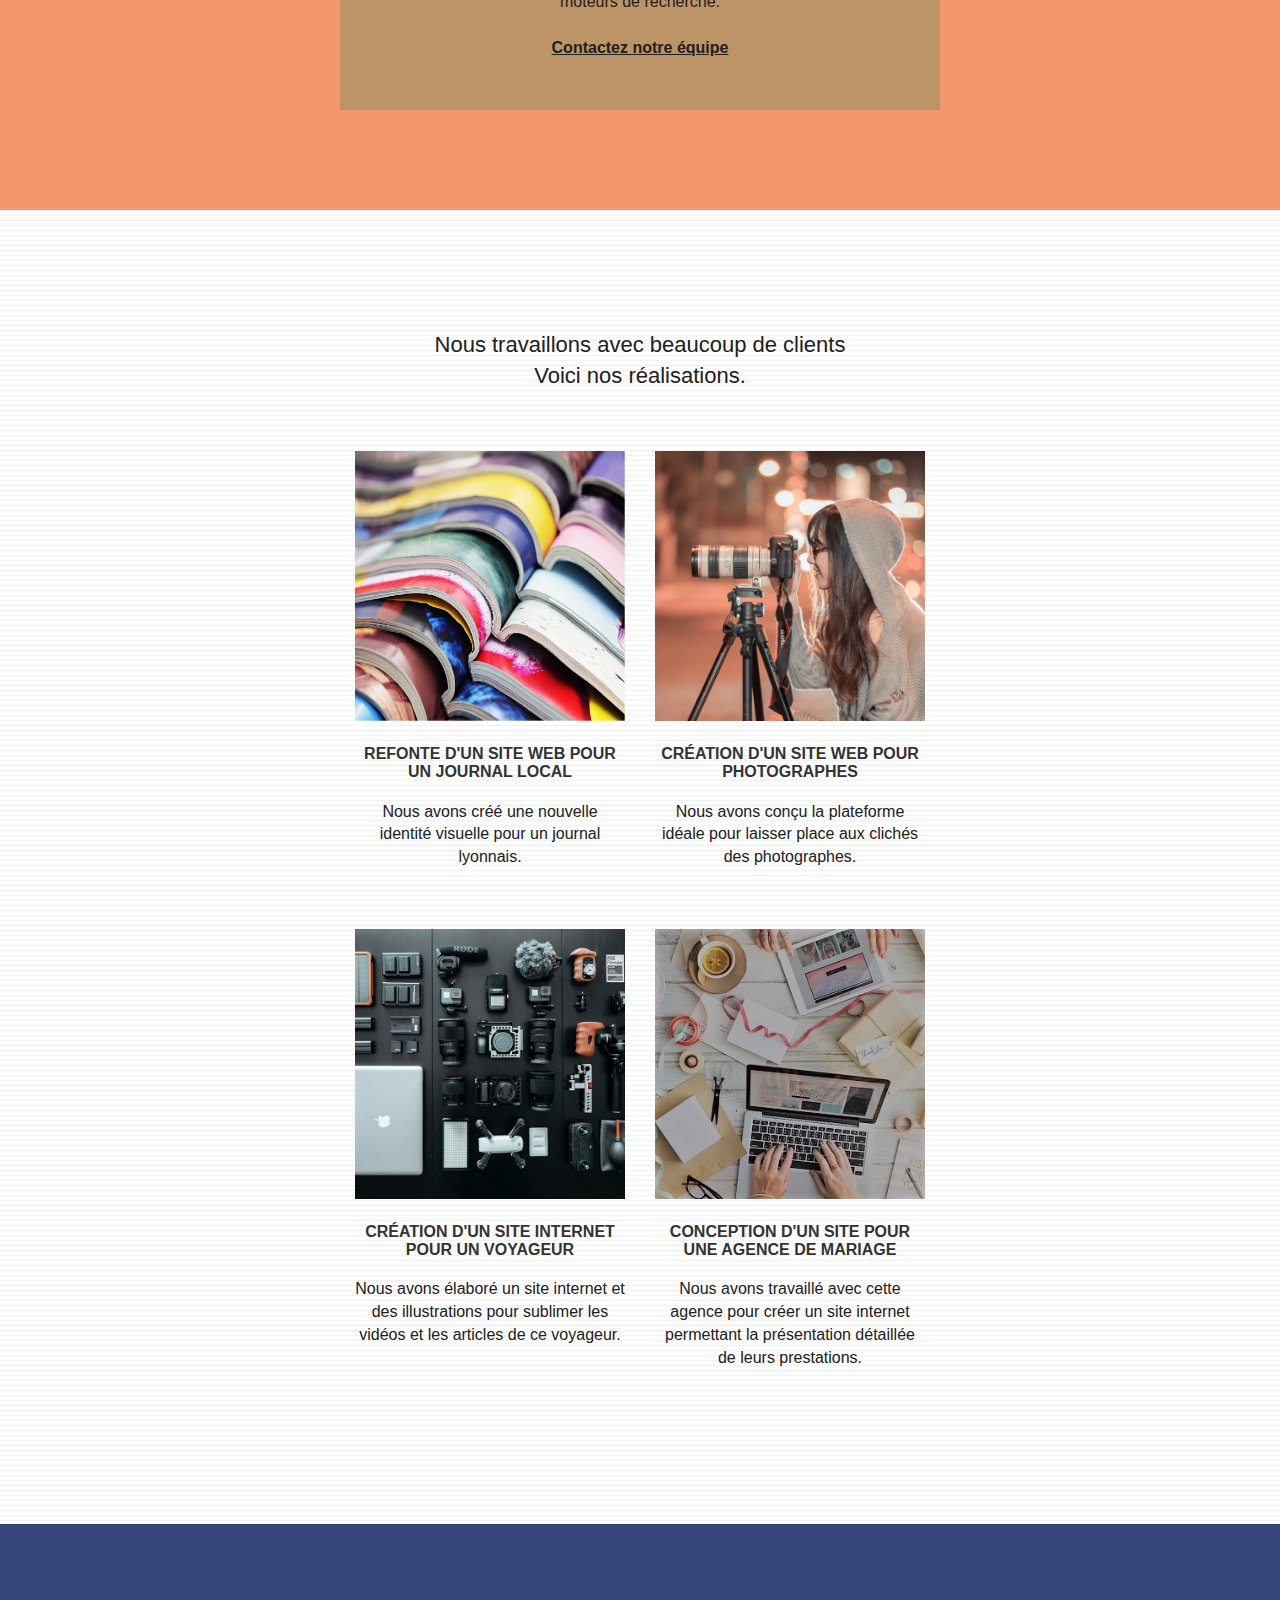
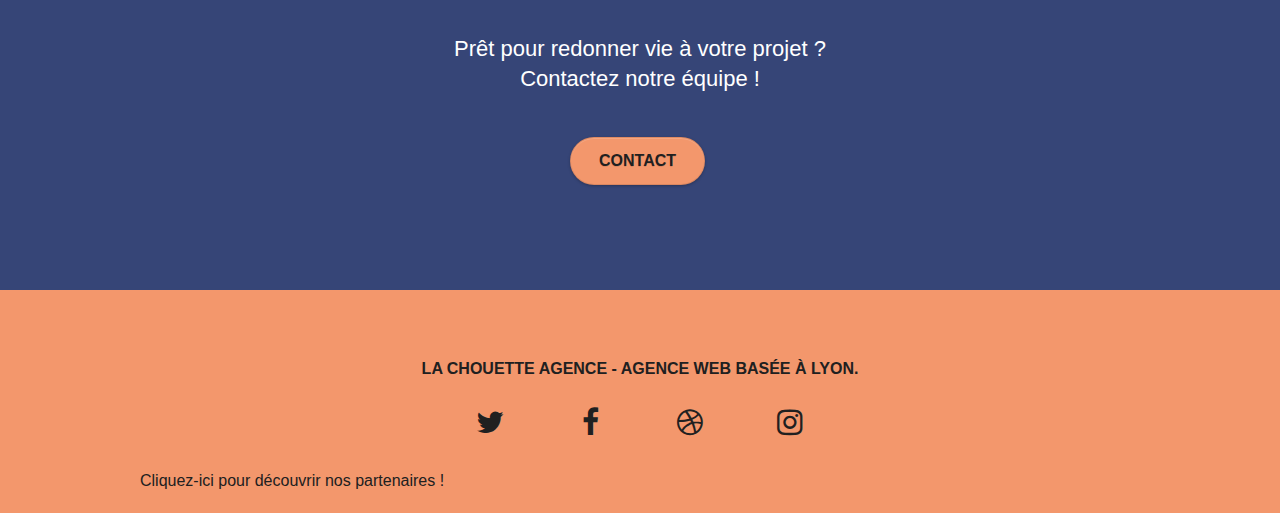
==== commit 27c9e0d6: "test contraste" ====
--- a/index.html
+++ b/index.html
@@ -192,7 +192,7 @@
 <div class="bloc bgc-dark-slate-blue bg-banniere d-bloc bloc-bg-texture texture-paper" id="bloc-5-cta">
 	<div class="container bloc-lg">
 		<div class="row">
-			<h2 class="mg-md text-center tc-white">
+			<h2 class="mg-md text-center tc-color">
 				Prêt pour redonner vie à votre projet ?<br>Contactez notre équipe !
 			</h2>
 			<div class="col-sm-12 text-center">
--- a/style.css
+++ b/style.css
@@ -90,7 +90,6 @@
 }
 
 .texture-paper::before {
-    background: url("img/texture-paper.png");
     background-size: 280px 280px;
 }
 
@@ -285,7 +284,7 @@
     width: 100%;
     height: 400px;
     background-image: url("img/la-chouette-agence-banniere.jpg");
-    opacity:1.5;
+    opacity: 0.8;
     display: flex;
     flex-direction: column;
     justify-content: center;
@@ -863,9 +862,11 @@
 }
 
 .tc-white {
-    color: #FFFFFF!important;
-}
-
+    color: black!important;
+}
+.tc-color{
+    color: white;
+}
 .btn-atomic-tangerine {
     background: #F3976C;
     color: #202020!important;
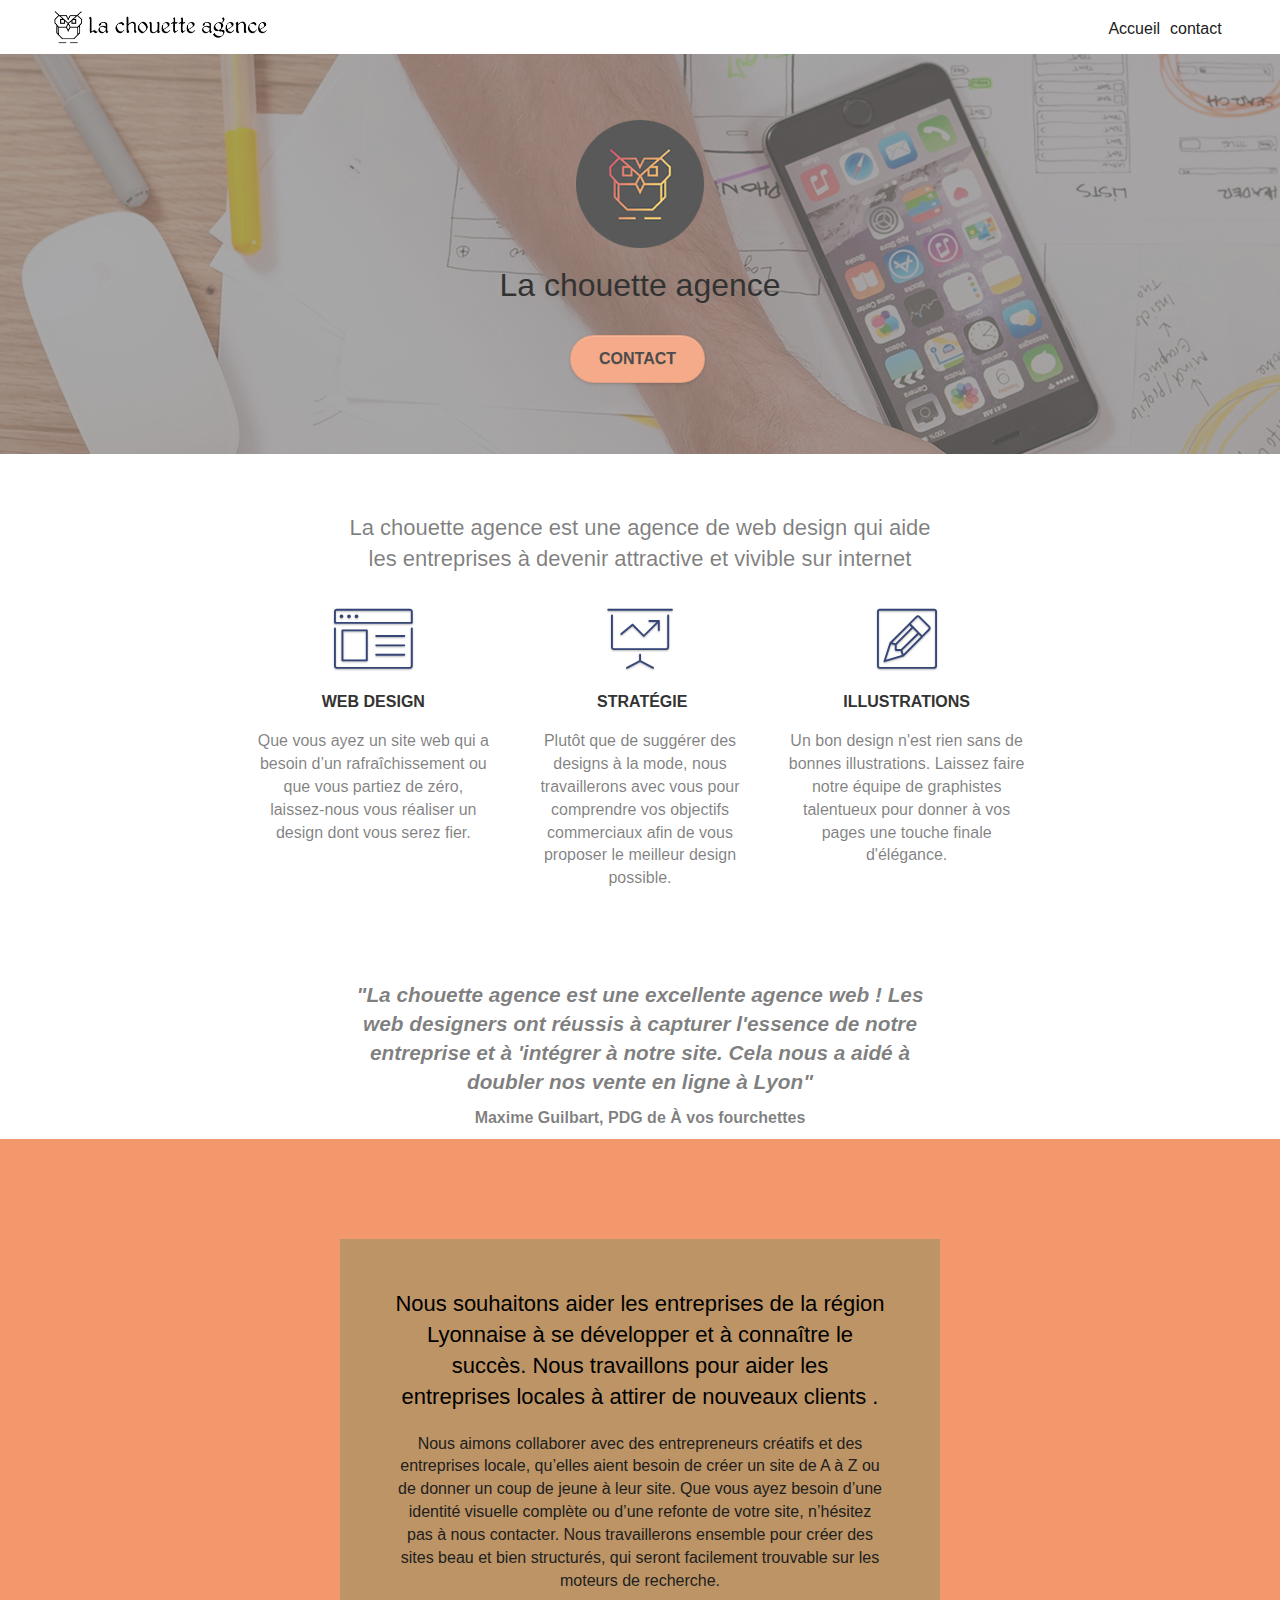
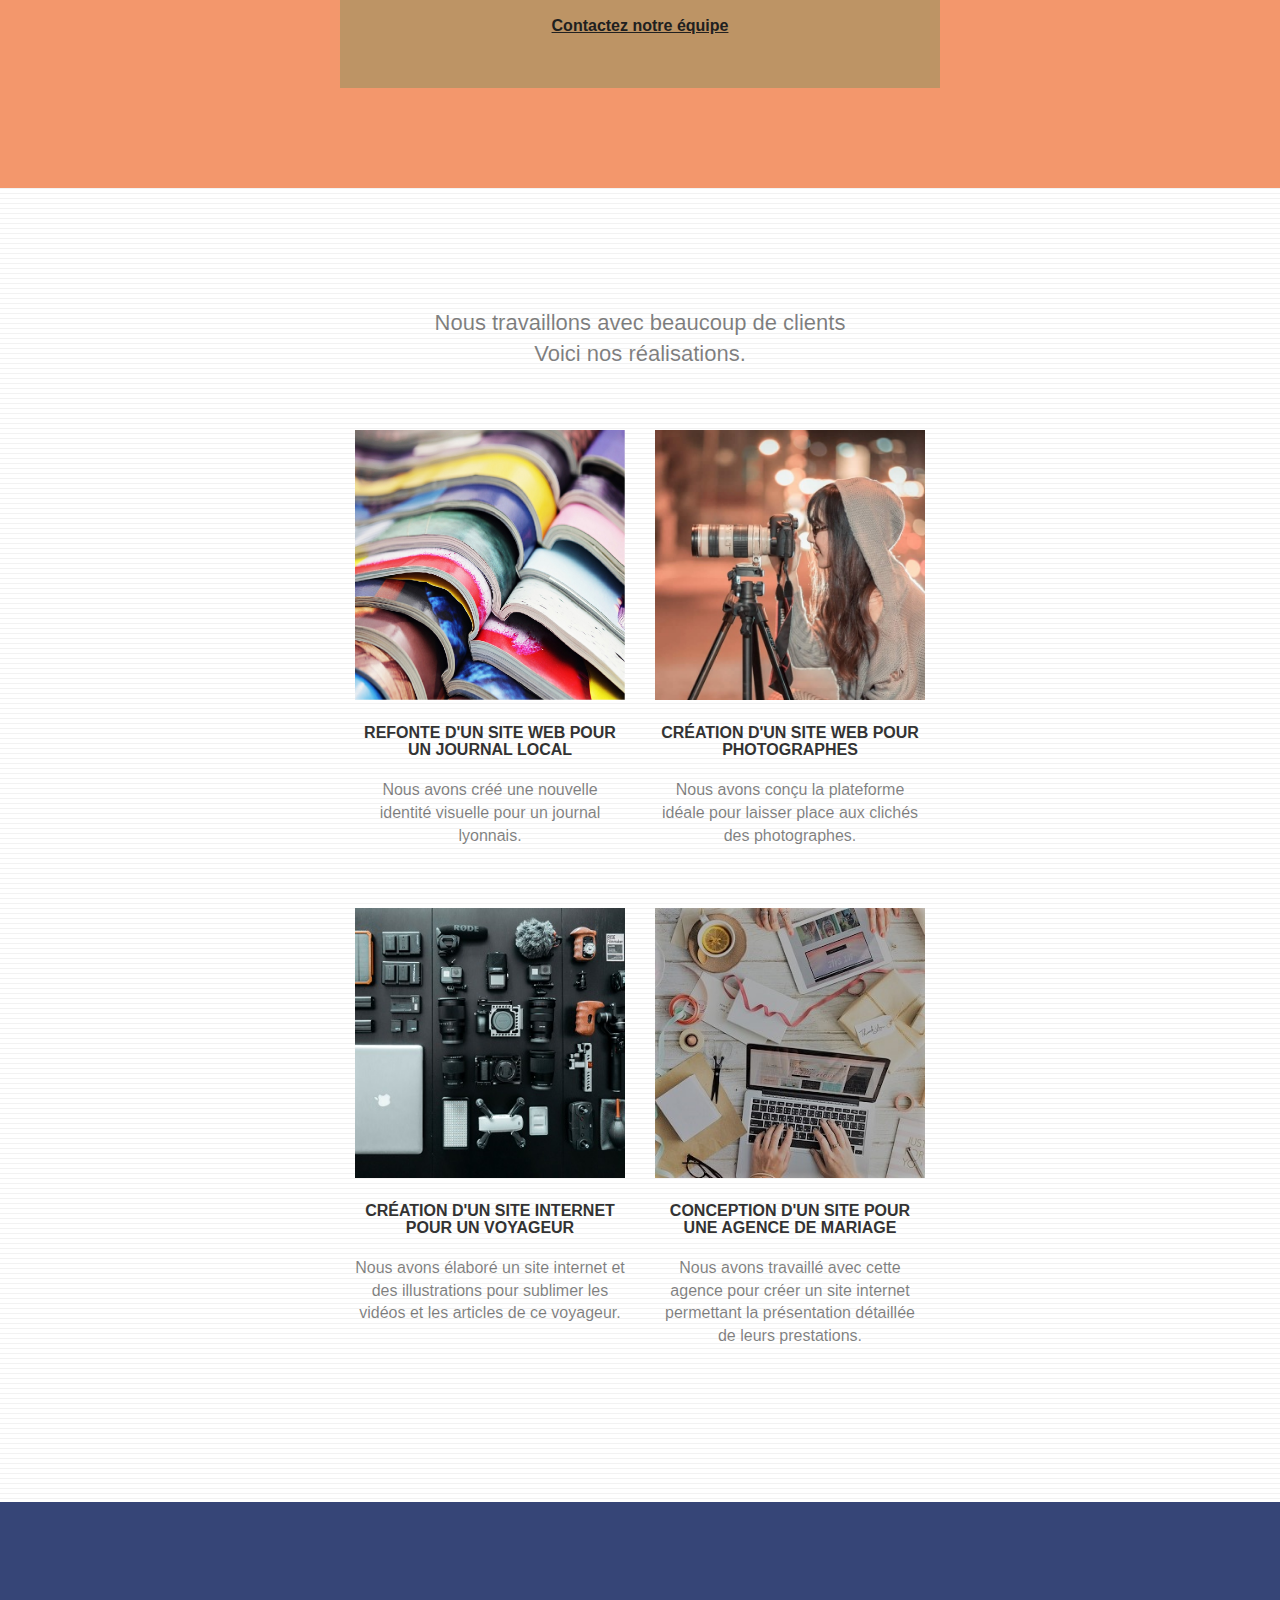
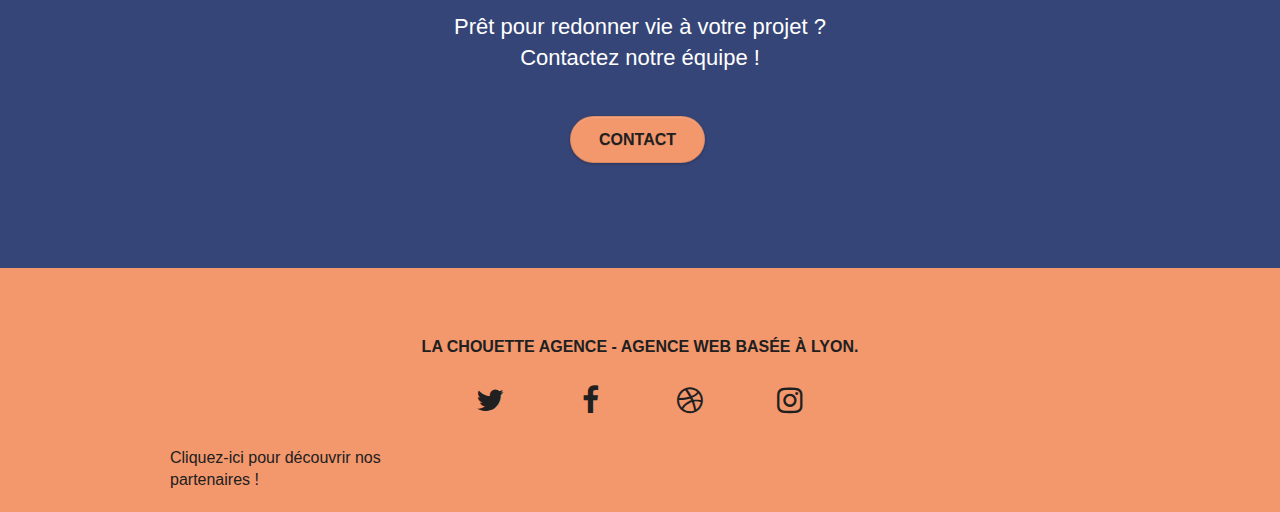
==== commit 52f17784: "mise en ordre des media querries, + ajustement CSS en media" ====
--- a/index.html
+++ b/index.html
@@ -69,7 +69,7 @@
 
 <!-- bloc-2-services -->
 <section class="bloc bgc-white l-bloc">
-		<div class="row">
+		<div>
 			<h2 class="row-h2">La chouette agence est une agence de web design qui aide <br/>
 			les entreprises à devenir attractive et vivible sur internet</h2>
 		</div>
@@ -108,7 +108,7 @@
 				</p>
 			</div>
 		</div>
-		<div class="row voffset-lg voffset">
+		<div class="voffset-lg voffset">
 			<h2 class="row-avis1">"La chouette agence est une excellente agence web ! Les <br/>
 			web designers ont réussis à capturer l'essence de notre<br/>
 		entreprise et à 'intégrer à notre site. Cela nous a aidé à<br/>
@@ -214,22 +214,22 @@
 				<div class="row row-no-gutters social">
 					<div class="col-sm-3">
 						<div class="text-center">
-							<a class="social" href="https://twitter.com/" rel="nofollow"><span class="fa fa-twitter icon-md"></span></a>
-						</div>
-					</div>
-					<div class="col-sm-3">
-						<div class="text-center">
-							<a class="social" href="https://www.facebook.com/" rel="nofollow"><span class="fa fa-facebook icon-md"></span></a>
-						</div>
-					</div>
-					<div class="col-sm-3">
-						<div class="text-center">
-							<a class="social" href="https://dribbble.com/" rel="nofollow"><span class="fa fa-dribbble icon-md"></span></a>
-						</div>
-					</div>
-					<div class="col-sm-3">
-						<div class="text-center">
-							<a class="social" href="https://www.instagram.com/?hl=fr" rel="nofollow"><span class="fa fa-instagram icon-md"></span></a>
+							<a class="social" href="https://twitter.com/" rel="nofollow" aria-label="twitter"><span class="fa fa-twitter icon-md"></span></a>
+						</div>
+					</div>
+					<div class="col-sm-3">
+						<div class="text-center">
+							<a class="social" href="https://www.facebook.com/" rel="nofollow" aria-label="facebook"><span class="fa fa-facebook icon-md"></span></a>
+						</div>
+					</div>
+					<div class="col-sm-3">
+						<div class="text-center">
+							<a class="social" href="https://dribbble.com/" rel="nofollow" aria-label="dribble"><span class="fa fa-dribbble icon-md"></span></a>
+						</div>
+					</div>
+					<div class="col-sm-3">
+						<div class="text-center">
+							<a class="social" href="https://www.instagram.com/?hl=fr" rel="nofollow" aria-label="instagram"><span class="fa fa-instagram icon-md"></span></a>
 						</div>
 					</div>
 					
--- a/style.css
+++ b/style.css
@@ -414,8 +414,6 @@
     height: auto;
     margin-bottom: 5%;
     border-radius: 20px;
-    background-image: url(img/texture-paper.png);
-    background-color: #29345A;
 }
 .annuaire1, .annuaire2, .annuaire3{
     width: 30%;
@@ -425,11 +423,86 @@
     box-sizing: border-box;
     margin-top: 5%;
     margin-bottom: 5%;
-    color: white;
-}
-.annuaire1 a, .annuaire2 a, .annuaire3 a{
-    color: white;
-}
+
+}
+
+
+@media only screen and (min-width: 1024px) and (max-width: 1366px) and (-webkit-min-device-pixel-ratio: 1.5) {
+    .b-parallax {
+        background-attachment: scroll;
+    }
+}
+
+
+@media only screen and (min-width: 768px) and (max-width: 1024px) and (orientation: landscape) {
+    .b-parallax {
+        background-attachment: scroll;
+    }
+    .annuaires{
+        display: flex;
+        flex-direction: column;
+        align-items: center;
+    }
+}
+
+@media (max-width: 1024px) {
+    .bloc {
+        padding-left: 20px;
+        padding-right: 20px;
+    }
+    .bloc.full-width-bloc,
+    .bloc-tile-2.full-width-bloc .container,
+    .bloc-tile-3.full-width-bloc .container,
+    .bloc-tile-4.full-width-bloc .container {
+        padding-left: 0;
+        padding-right: 0;
+    }
+    .annuaires{
+        display: flex;
+        flex-direction: column;
+    }
+}
+
+
+@media (min-width: 768px) and (max-width: 992px) {
+    .navbar .nav {
+        max-width: 80%
+    }
+    .nav-center.navbar .nav {
+        max-width: 100%
+    }
+}
+
+
+@media (max-width: 991px) {
+    .container {
+        width: 100%;
+    }
+    .b-parallax {
+        background-attachment: scroll;
+    }
+    .page-container,
+    #hero-bloc {
+        overflow-x: hidden;
+        position: relative;
+    }
+    .bloc {
+        padding-left: 0;
+        padding-right: 0;
+    }
+    .bloc-group,
+    .bloc-group .bloc {
+        display: block;
+        width: 100%;
+    }
+    .bloc-fill-screen .fill-bloc-top-edge,
+    .bloc-fill-screen .fill-bloc-bottom-edge {
+        padding: 0 20px;
+        padding-left: 0;
+        padding-right: 0;
+    }
+}
+
 @media (min-width: 768px) {
     
     .nav > li .dropdown-menu a,
@@ -568,6 +641,7 @@
     border-color: rgba(0, 0, 0, .1);
     box-shadow: none;
     font-size: 16px;
+    width: 95%;
 }
 .form-group{
     margin-bottom: 10px;
@@ -713,9 +787,10 @@
 a {
     font-family: "helvetica";
     font-weight: 400;
-    color: #202020;!important;
-}
-
+}
+a{
+    color: #202020!important;
+}
 .container {
     max-width: 1000px;
 }
@@ -830,6 +905,7 @@
 .row-h2{
     display: flex;
     justify-content: center;
+    text-align: center;
     margin-top: 5%;
 }
 .row-avis1, .row-avis2{
@@ -911,71 +987,11 @@
     background-image: url("img/image-de-presentation.bmp");
 }
 
-@media (max-width: 1024px) {
-    .bloc {
-        padding-left: 20px;
-        padding-right: 20px;
-    }
-    .bloc.full-width-bloc,
-    .bloc-tile-2.full-width-bloc .container,
-    .bloc-tile-3.full-width-bloc .container,
-    .bloc-tile-4.full-width-bloc .container {
-        padding-left: 0;
-        padding-right: 0;
-    }
-}
-
-@media (max-width: 992px) and (min-width: 768px) {
-    .navbar .nav {
-        max-width: 80%
-    }
-    .nav-center.navbar .nav {
-        max-width: 100%
-    }
-}
-
-@media only screen and (min-width: 768px) and (max-width: 1024px) and (orientation: landscape) {
-    .b-parallax {
-        background-attachment: scroll;
-    }
-}
-
-@media only screen and (min-width: 1024px) and (max-width: 1366px) and (-webkit-min-device-pixel-ratio: 1.5) {
-    .b-parallax {
-        background-attachment: scroll;
-    }
-}
-
-@media (max-width: 991px) {
-    .container {
-        width: 100%;
-    }
-    .b-parallax {
-        background-attachment: scroll;
-    }
-    .page-container,
-    #hero-bloc {
-        overflow-x: hidden;
-        position: relative;
-    }
-    .bloc {
-        padding-left: 0;
-        padding-right: 0;
-    }
-    .bloc-group,
-    .bloc-group .bloc {
-        display: block;
-        width: 100%;
-    }
-    .bloc-fill-screen .fill-bloc-top-edge,
-    .bloc-fill-screen .fill-bloc-bottom-edge {
-        padding: 0 20px;
-        padding-left: 0;
-        padding-right: 0;
-    }
-}
 
 @media (max-width: 767px) {
+    .annuaire1, .annuaire2, .annuaire3{
+        font-size: 100%;
+    }
     .page-container {
         overflow-x: hidden;
         position: relative;
@@ -1112,6 +1128,9 @@
         width: 180px;
         height: 320px;
     }
+    .bloc-mob-center-text {
+        text-align: center;
+    }
 }
 
 @media (max-width: 400px) {
@@ -1120,9 +1139,3 @@
         padding-right: 0;
     }
 }
-
-@media (max-width: 767px) {
-    .bloc-mob-center-text {
-        text-align: center;
-    }
-}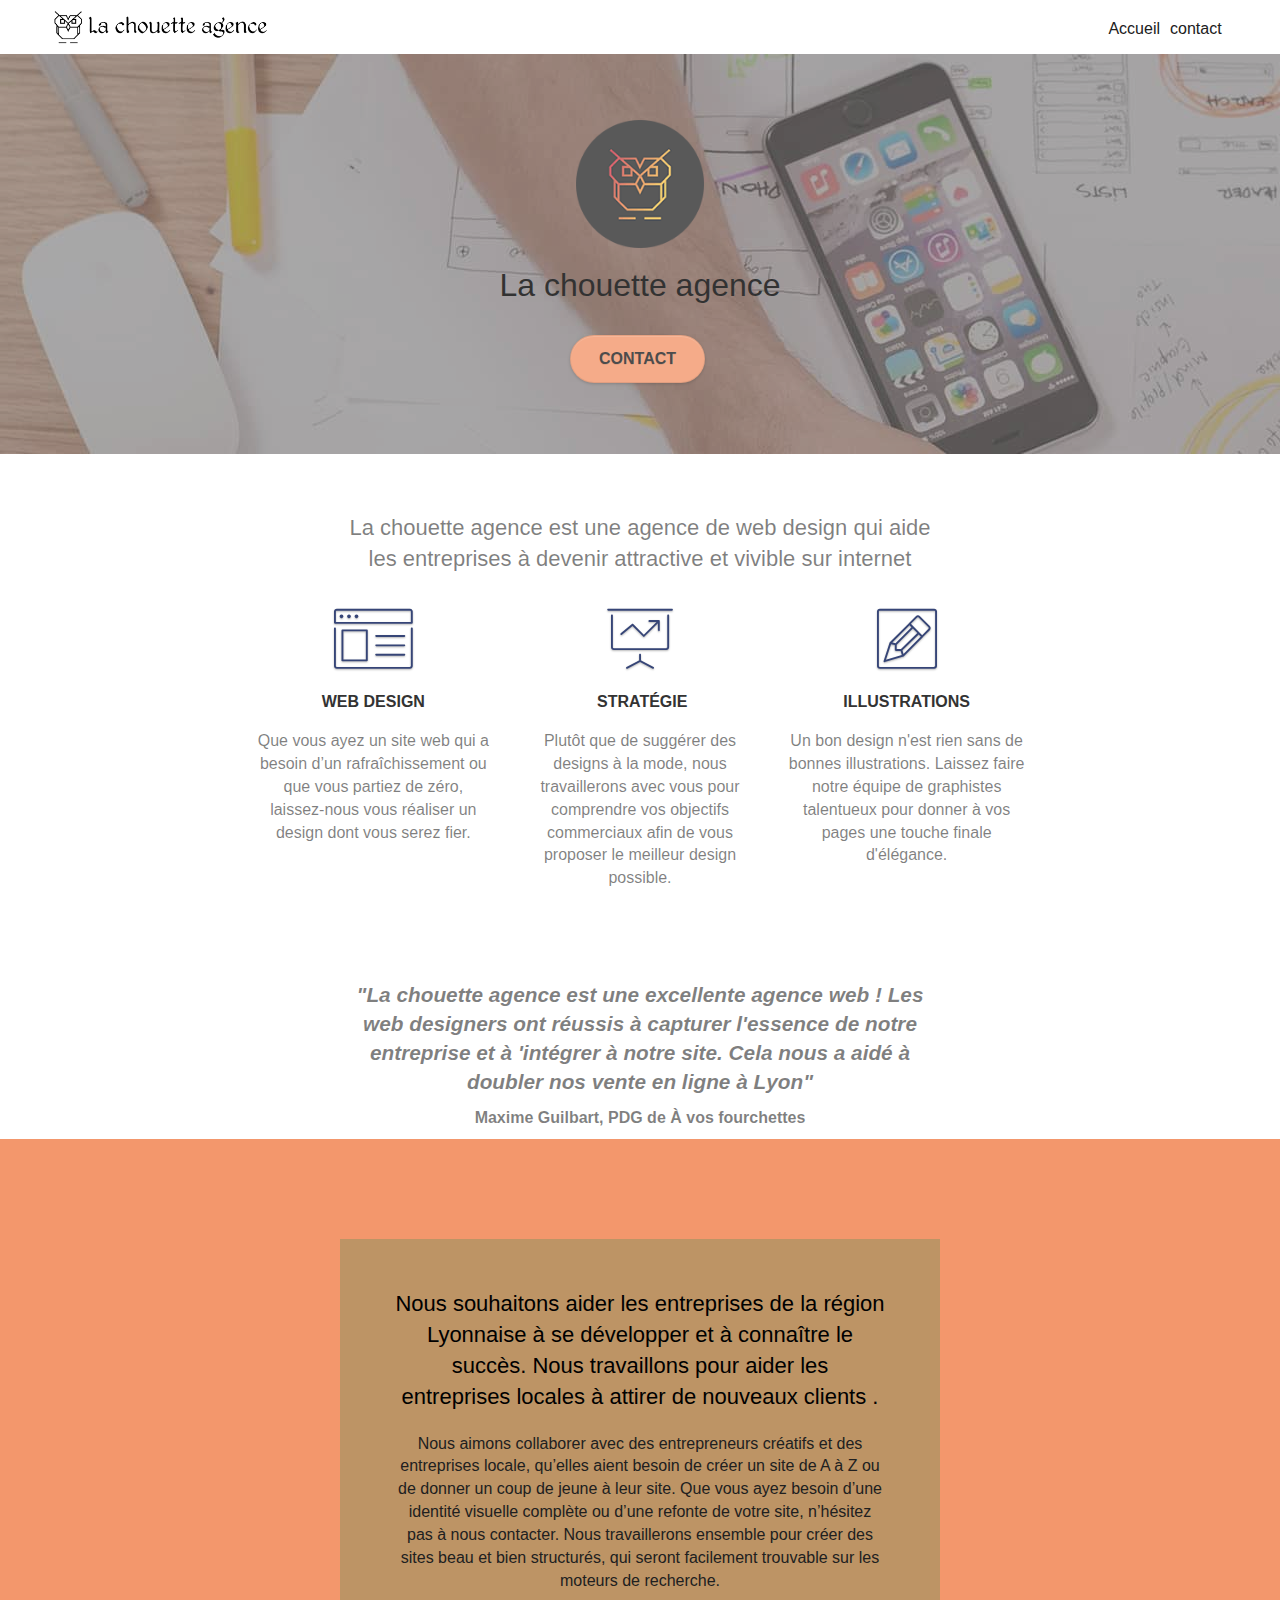
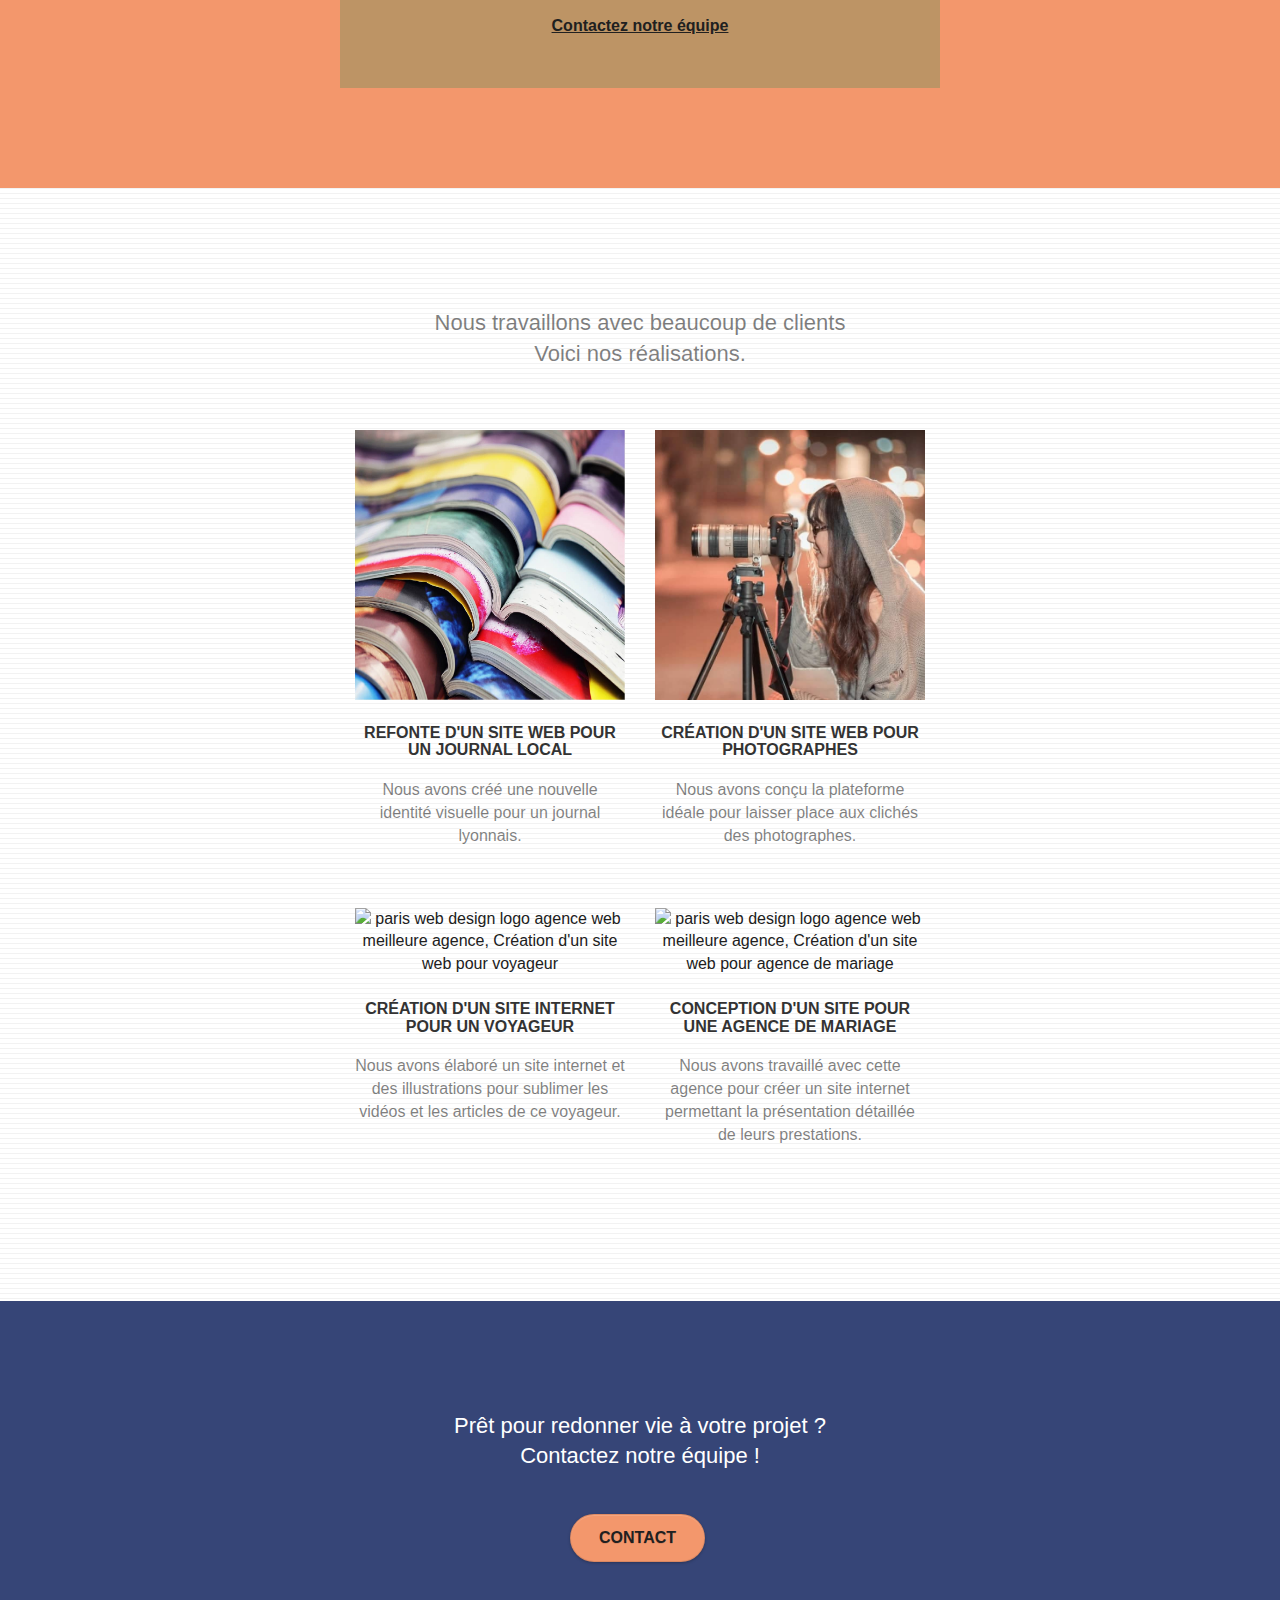
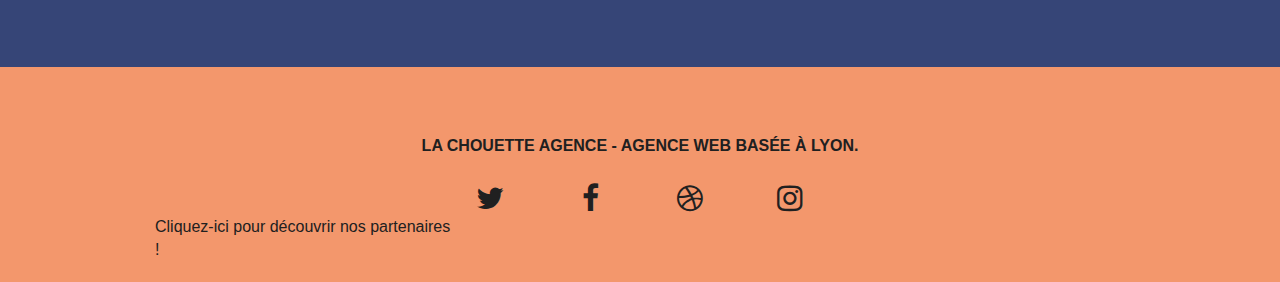
==== commit 55280141: "correction w3c" ====
--- a/index.html
+++ b/index.html
@@ -63,7 +63,6 @@
 				<div class="text-center">
 					<a href="page2.html" class="btn btn-lg btn-clean btn-rd cta-hero btn-atomic-tangerine">Contact</a>
 				</div>
-			</div>
 </section>
 <!-- bloc-1-presentation END -->
 
@@ -232,19 +231,19 @@
 							<a class="social" href="https://www.instagram.com/?hl=fr" rel="nofollow" aria-label="instagram"><span class="fa fa-instagram icon-md"></span></a>
 						</div>
 					</div>
-					
+				</div>
 				</div>
 				<div class="row">
 					<div class="col-sm-4">
 						<a href="page3.html"> Cliquez-ici pour découvrir nos partenaires !</a>
-				</div>
-			</div>
-		</div>
-	</div>
+					</div>
+				</div>
+			</div>
+		</div>
 </footer>
 <!-- Footer - bloc-8 END -->
-
-</div>
+</div>
+
 <!-- Principal conteneur END -->
     
 
--- a/style.css
+++ b/style.css
@@ -443,9 +443,6 @@
         flex-direction: column;
         align-items: center;
     }
-}
-
-@media (max-width: 1024px) {
     .bloc {
         padding-left: 20px;
         padding-right: 20px;
@@ -461,20 +458,12 @@
         display: flex;
         flex-direction: column;
     }
-}
-
-
-@media (min-width: 768px) and (max-width: 992px) {
     .navbar .nav {
         max-width: 80%
     }
     .nav-center.navbar .nav {
         max-width: 100%
     }
-}
-
-
-@media (max-width: 991px) {
     .container {
         width: 100%;
     }
@@ -503,8 +492,14 @@
     }
 }
 
+
 @media (min-width: 768px) {
-    
+
+        .annuaires{
+        display: flex;
+        flex-direction: column;
+        align-items: center;
+    }
     .nav > li .dropdown-menu a,
     .nav > li .dropdown-menu a:hover {
         color: #484848;
@@ -878,6 +873,7 @@
 
 .portfolio-thumb {
     margin-bottom: 24px;
+    width: 570px;
 }
 
 .portfolio-row {
@@ -989,6 +985,10 @@
 
 
 @media (max-width: 767px) {
+    .annuaires{
+        display: flex;
+        flex-direction: column;
+    }
     .annuaire1, .annuaire2, .annuaire3{
         font-size: 100%;
     }
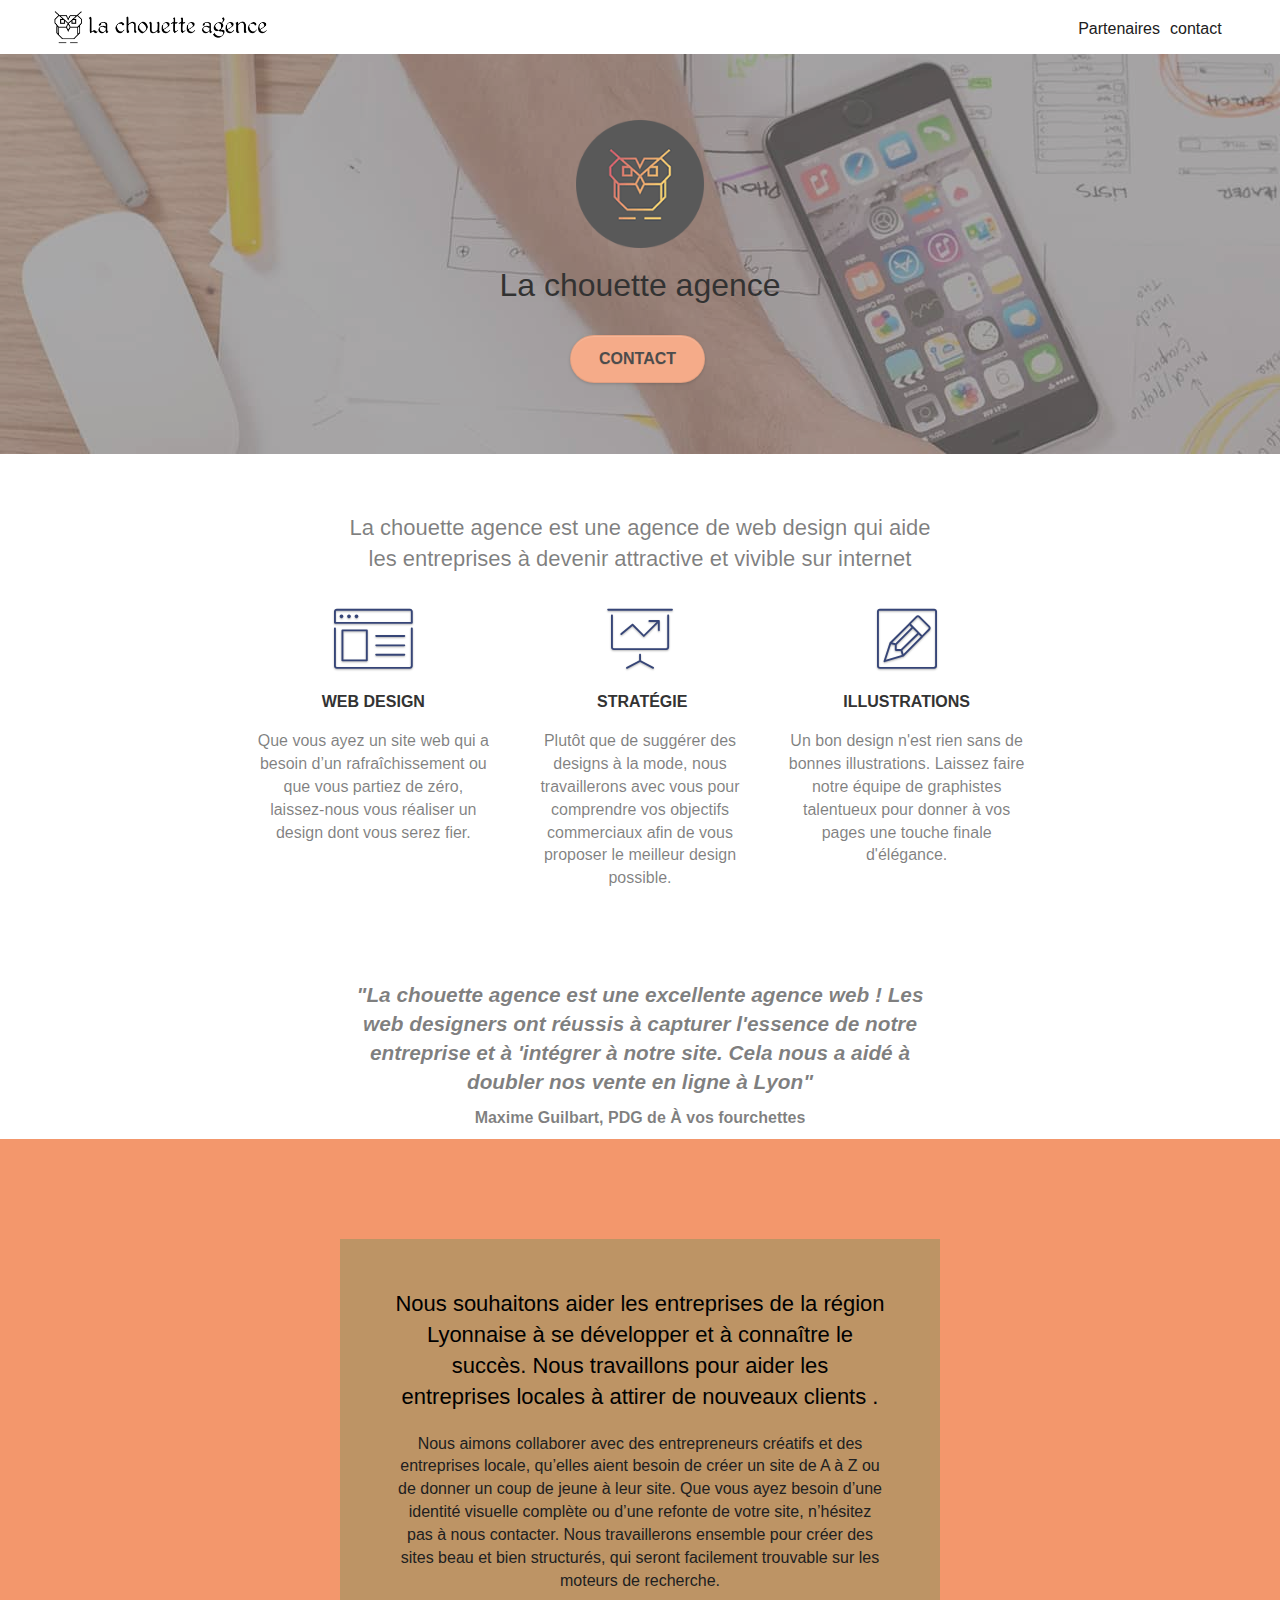
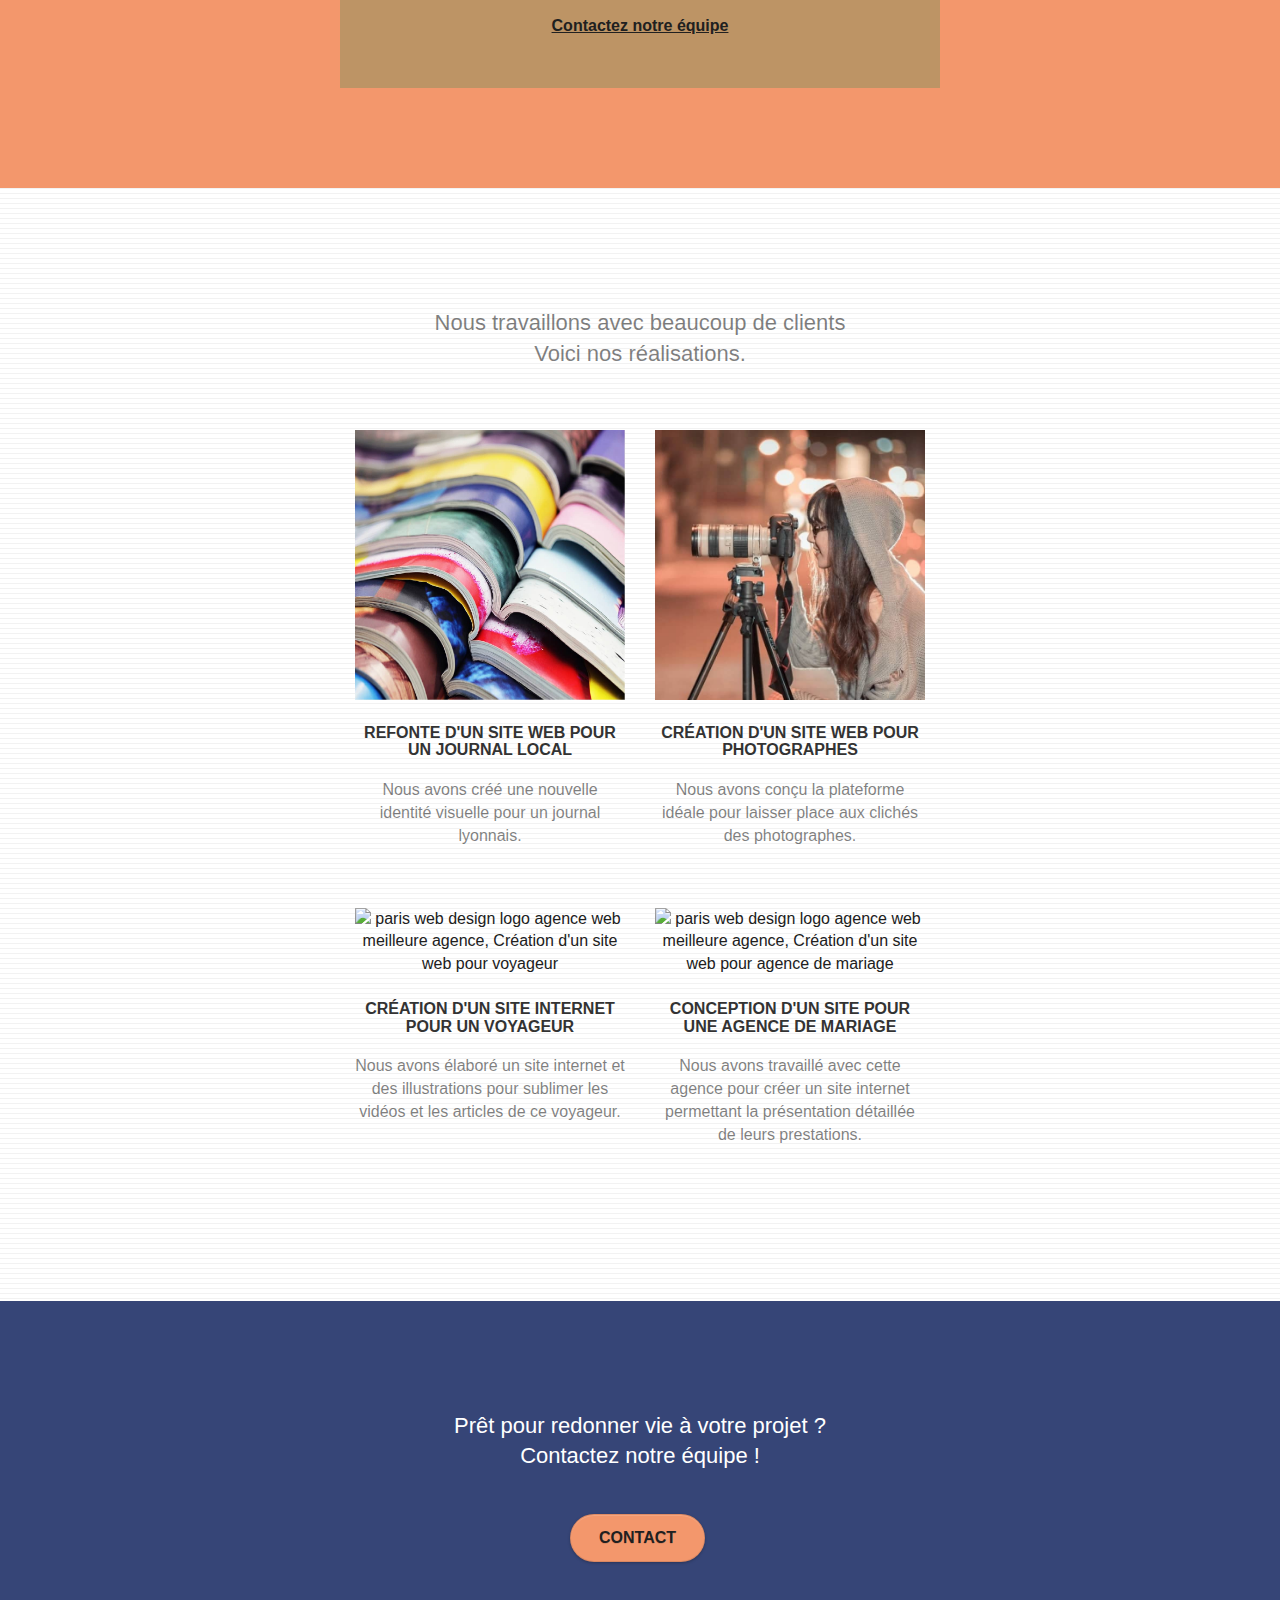
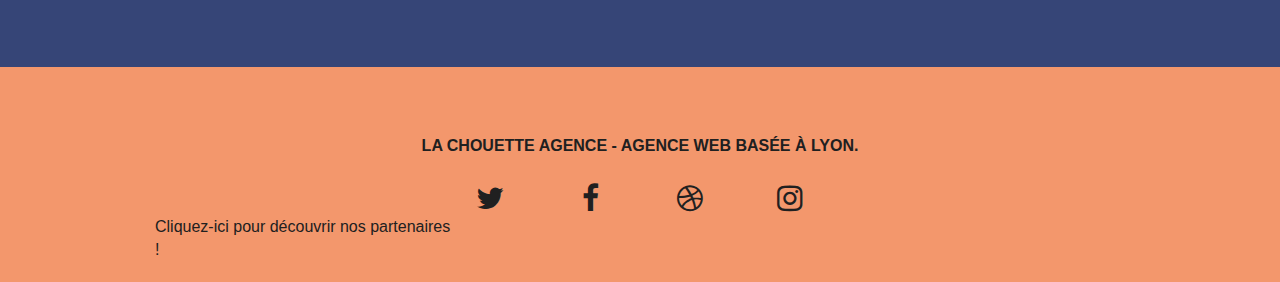
==== commit e307201d: "changement de titre" ====
--- a/index.html
+++ b/index.html
@@ -3,7 +3,7 @@
 <head>
     <meta charset="utf-8">
     <meta name="keywords" content="seo, google, site web, site internet, agence design paris, agence design, agence design,agence design,agence design,agence design,agence design,agence design,agence design,agence design">
-    <meta name="description" content="">
+    <meta name="description" content="site web design">
     <meta name="viewport" content="width=device-width, initial-scale=1.0, viewport-fit=cover">
     <link rel="shortcut icon" type="image/png" href="favicon.jpg">
     
@@ -13,11 +13,11 @@
 	<link rel="stylesheet" type="text/css" href="./css/et-line.css">
 	
     
-	<script src="./js/jquery-2.1.0.js"></script>
-	<script src="./js/bootstrap.js"></script>
-	<script src="./js/blocs.js"></script>
+	<script src="./js/jquery-2.1.0.js" defer></script>
+	<script src="./js/bootstrap.js" defer></script>
+	<script src="./js/blocs.js" defer></script>
 	<script src="./js/jquery.touchSwipe.js" defer></script>
-	<script src="./js/gmaps.js"></script>
+	<script src="./js/gmaps.js" defer></script>
 
     <title>Acceuil</title>
 
@@ -40,10 +40,10 @@
 		<div class="collapse navbar-collapse navbar-1 special-dropdown-nav">
 			<ul class="site-navigation nav navbar-nav">
 				<li>
-					<a href="index.html">Accueil</a>
+					<a href="partenaires.html">Partenaires</a>
 				</li>
 				<li>
-					<a href="page2.html">contact</a>
+					<a href="contact.html">contact</a>
 				</li>
 			</ul>
 		</div>
@@ -61,7 +61,7 @@
 					La chouette agence
 				</h1>
 				<div class="text-center">
-					<a href="page2.html" class="btn btn-lg btn-clean btn-rd cta-hero btn-atomic-tangerine">Contact</a>
+					<a href="contact.html" class="btn btn-lg btn-clean btn-rd cta-hero btn-atomic-tangerine">Contact</a>
 				</div>
 </section>
 <!-- bloc-1-presentation END -->
@@ -126,7 +126,7 @@
 					Nous souhaitons aider les entreprises de la région Lyonnaise à se développer et à connaître le succès. Nous travaillons pour aider les entreprises locales à attirer de nouveaux clients .<br>
 				</h2>
 				<p class="text-center white">
-					Nous aimons collaborer avec des entrepreneurs créatifs et des entreprises locale, qu’elles aient besoin de créer un site de A à Z ou de donner un coup de jeune à leur site. Que vous ayez besoin d’une identité visuelle complète ou d’une refonte de votre site, n’hésitez pas à nous contacter. Nous travaillerons ensemble pour créer des sites beau et bien structurés, qui seront facilement trouvable sur les moteurs de recherche. <br><br><a class="ltc-white bold-link" href="page2.html">Contactez notre équipe</a><br>
+					Nous aimons collaborer avec des entrepreneurs créatifs et des entreprises locale, qu’elles aient besoin de créer un site de A à Z ou de donner un coup de jeune à leur site. Que vous ayez besoin d’une identité visuelle complète ou d’une refonte de votre site, n’hésitez pas à nous contacter. Nous travaillerons ensemble pour créer des sites beau et bien structurés, qui seront facilement trouvable sur les moteurs de recherche. <br><br><a class="ltc-white bold-link" href="contact.html">Contactez notre équipe</a><br>
 				</p>
 			</div>
 		</div>
@@ -195,7 +195,7 @@
 				Prêt pour redonner vie à votre projet ?<br>Contactez notre équipe !
 			</h2>
 			<div class="col-sm-12 text-center">
-				<a href="page2.html" class="btn btn-atomic-tangerine btn-clean btn-rd btn-lg cta-hero">Contact</a>
+				<a href="contact.html" class="btn btn-atomic-tangerine btn-clean btn-rd btn-lg cta-hero">Contact</a>
 			</div>
 		</div>
 	</div>
@@ -235,7 +235,7 @@
 				</div>
 				<div class="row">
 					<div class="col-sm-4">
-						<a href="page3.html"> Cliquez-ici pour découvrir nos partenaires !</a>
+						<a href="partenaires.html"> Cliquez-ici pour découvrir nos partenaires !</a>
 					</div>
 				</div>
 			</div>
--- a/style.css
+++ b/style.css
@@ -1,1141 +1 @@
-body {
-    margin: 0;
-    padding: 0;
-    background: #FFF;
-    overflow-x: hidden;
-    -webkit-font-smoothing: antialiased;
-    -moz-osx-font-smoothing: grayscale;
-}
-
-a,
-button {
-    transition: all .3s ease-in-out;
-    outline: none!important;
-}
-
-a:hover {
-    text-decoration: none;
-    cursor: pointer;
-}
-#page-loading-blocs-notifaction {
-    position: fixed;
-    top: 0;
-    bottom: 0;
-    width: 100%;
-    z-index: 100000;
-    background: #FFFFFF url("img/pageload-spinner.gif") no-repeat center center;
-}
-
-.bloc {
-    width: 100%;
-    clear: both;
-    background: 50% 50% no-repeat;
-    padding: 0 50px;
-    -webkit-background-size: cover;
-    -moz-background-size: cover;
-    -o-background-size: cover;
-    background-size: cover;
-    position: relative;
-}
-
-.bloc .container {
-    padding-left: 0;
-    padding-right: 0;
-}
-
-.bloc-lg {
-    padding: 100px 50px;
-}
-
-.bloc-md {
-    padding: 50px;
-}
-
-.bloc-sm {
-    padding: 20px 50px;
-}
-
-.bg-center,
-.bg-l-edge,
-.bg-r-edge,
-.bg-t-edge,
-.bg-b-edge,
-.bg-tl-edge,
-.bg-bl-edge,
-.bg-tr-edge,
-.bg-br-edge,
-.bg-repeat {
-    -webkit-background-size: auto!important;
-    -moz-background-size: auto!important;
-    -o-background-size: auto!important;
-    background-size: auto!important;
-}
-
-.bg-repeat {
-    background: repeat;
-}
-
-.bg-t-edge {
-    background: top no-repeat;
-}
-
-.bloc-bg-texture::before {
-    content: "";
-    background-size: 2px 2px;
-    position: absolute;
-    top: 0;
-    bottom: 0;
-    left: 0;
-    right: 0;
-}
-
-.texture-paper::before {
-    background-size: 280px 280px;
-}
-
-.b-parallax {
-    background-attachment: fixed;
-}
-
-.d-bloc {
-    color: rgba(255, 255, 255, .7);
-}
-
-.d-bloc button:hover {
-    color: rgba(255, 255, 255, .9);
-}
-
-.d-bloc .icon-round,
-.d-bloc .icon-square,
-.d-bloc .icon-rounded,
-.d-bloc .icon-semi-rounded-a,
-.d-bloc .icon-semi-rounded-b {
-    border-color: rgba(255, 255, 255, .9);
-}
-
-.d-bloc .divider-h span {
-    border-color: rgba(255, 255, 255, .2);
-}
-
-.d-bloc .a-btn,
-.d-bloc .navbar a,
-.d-bloc .navbar-brand,
-.d-bloc a .icon-sm,
-.d-bloc a .icon-md,
-.d-bloc a .icon-lg,
-.d-bloc a .icon-xl,
-.d-bloc h1 a,
-.d-bloc h2 a,
-.d-bloc h3 a,
-.d-bloc h4 a,
-.d-bloc h5 a,
-.d-bloc h6 a,
-.d-bloc p a {
-    color: rgba(255, 255, 255, .6);
-}
-
-.d-bloc .a-btn:hover,
-.d-bloc .navbar a:hover,
-.d-bloc .navbar-brand:hover,
-.d-bloc a:hover .icon-sm,
-.d-bloc a:hover .icon-md,
-.d-bloc a:hover .icon-lg,
-.d-bloc a:hover .icon-xl,
-.d-bloc h1 a:hover,
-.d-bloc h2 a:hover,
-.d-bloc h3 a:hover,
-.d-bloc h4 a:hover,
-.d-bloc h5 a:hover,
-.d-bloc h6 a:hover,
-.d-bloc p a:hover {
-    color: rgba(255, 255, 255, 1);
-}
-
-.d-bloc .navbar-toggle .icon-bar {
-    background: rgba(255, 255, 255, 1);
-}
-
-.d-bloc .btn-wire,
-.d-bloc .btn-wire:hover {
-    color: rgba(255, 255, 255, 1);
-    border-color: rgba(255, 255, 255, 1);
-}
-
-.d-bloc .panel {
-    color: rgba(0, 0, 0, .5);
-}
-
-.d-bloc .panel button:hover {
-    color: rgba(0, 0, 0, .7);
-}
-
-.d-bloc .panel icon {
-    border-color: rgba(0, 0, 0, .7);
-}
-
-.d-bloc .panel .divider-h span {
-    border-color: rgba(0, 0, 0, .1);
-}
-
-.d-bloc .panel .a-btn {
-    color: rgba(0, 0, 0, .6);
-}
-
-.d-bloc .panel .a-btn:hover {
-    color: rgba(0, 0, 0, 1);
-}
-
-.d-bloc .panel .btn-wire,
-.d-bloc .panel .btn-wire:hover {
-    color: rgba(0, 0, 0, .7);
-    border-color: rgba(0, 0, 0, .3);
-}
-
-.d-bloc .panel,
-.l-bloc {
-    color: rgba(0, 0, 0, .5);
-}
-
-.d-bloc .panel button:hover,
-.l-bloc button:hover {
-    color: rgba(0, 0, 0, .7);
-}
-
-.l-bloc .icon-round,
-.l-bloc .icon-square,
-.l-bloc .icon-rounded,
-.l-bloc .icon-semi-rounded-a,
-.l-bloc .icon-semi-rounded-b {
-    border-color: rgba(0, 0, 0, .7);
-}
-
-.d-bloc .panel .divider-h span,
-.l-bloc .divider-h span {
-    border-color: rgba(0, 0, 0, .1);
-}
-
-.d-bloc .panel .a-btn,
-.l-bloc .a-btn,
-.l-bloc .navbar a,
-.l-bloc .navbar-brand,
-.l-bloc a .icon-sm,
-.l-bloc a .icon-md,
-.l-bloc a .icon-lg,
-.l-bloc a .icon-xl,
-.l-bloc h1 a,
-.l-bloc h2 a,
-.l-bloc h3 a,
-.l-bloc h4 a,
-.l-bloc h5 a,
-.l-bloc h6 a,
-.l-bloc p a {
-    color: rgba(0, 0, 0, .6);
-}
-
-.d-bloc .panel .a-btn:hover,
-.l-bloc .a-btn:hover,
-.l-bloc .navbar a:hover,
-.l-bloc .navbar-brand:hover,
-.l-bloc a:hover .icon-sm,
-.l-bloc a:hover .icon-md,
-.l-bloc a:hover .icon-lg,
-.l-bloc a:hover .icon-xl,
-.l-bloc h1 a:hover,
-.l-bloc h2 a:hover,
-.l-bloc h3 a:hover,
-.l-bloc h4 a:hover,
-.l-bloc h5 a:hover,
-.l-bloc h6 a:hover,
-.l-bloc p a:hover {
-    color: rgba(0, 0, 0, 1);
-}
-
-.l-bloc .navbar-toggle .icon-bar {
-    color: rgba(0, 0, 0, .6);
-}
-
-.d-bloc .panel .btn-wire,
-.d-bloc .panel .btn-wire:hover,
-.l-bloc .btn-wire,
-.l-bloc .btn-wire:hover {
-    color: rgba(0, 0, 0, .7);
-    border-color: rgba(0, 0, 0, .3);
-}
-
-.voffset {
-    margin-top: 30px;
-}
-
-.voffset-lg {
-    margin-top: 80px;
-}
-
-.row-no-gutters {
-    margin-right: 0;
-    margin-left: 0;
-}
-
-.row.row-no-gutters > [class^="col-"],
-.row.row-no-gutters > [class*=" col-"] {
-    padding-right: 0;
-    padding-left: 0;
-}
-#bloc-1-hero{
-    width: 100%;
-    height: 400px;
-    background-image: url("img/la-chouette-agence-banniere.jpg");
-    opacity: 0.8;
-    display: flex;
-    flex-direction: column;
-    justify-content: center;
-    align-items: center;
-}
-
-#bloc-1-hero h1 {
-    font-size: 32px;
-}
-#bloc-1-hero img{
-    width: 10%;
-    height: auto;
-}
-.navbar {
-    margin-bottom: 0;
-    z-index: 1;
-}
-
-.navbar-brand {
-    height: auto;
-    padding: 3px 15px;
-    font-size: 25px;
-    font-weight: normal;
-    font-weight: 600;
-    line-height: 44px;
-}
-
-.navbar-brand img {
-    max-height: 40px;
-    margin: 0 5px 0 0;
-    display: inline;
-}
-
-.navbar-brand img[src$=svg] {
-    min-width: 100px;
-}
-
-.nav-center .navbar-brand img {
-    margin: 0;
-}
-
-.navbar .nav {
-    padding-top: 2px;
-    margin-right: -16px;
-    float: right;
-    z-index: 1;
-}
-
-.nav > li {
-    float: left;
-    margin-top: 4px;
-    font-size: 16px;
-}
-
-.navbar-nav .open .dropdown-menu > li > a {
-    text-align: inherit;
-}
-
-.nav > li a:hover,
-.nav > li a:focus {
-    background: transparent;
-}
-
-.navbar-toggle {
-    margin: 10px 10px 0 0;
-    border: 0px;
-}
-
-.navbar-toggle:hover {
-    background: transparent!important;
-}
-
-.navbar-toggle .icon-bar {
-    background-color: rgba(0, 0, 0, .5);
-    width: 26px;
-}
-
-.nav-invert .navbar .nav {
-    float: left;
-}
-
-.nav-invert,
-.nav-invert .navbar-brand {
-    float: right;
-    position: relative;
-    z-index: 2;
-}
-header{
-    box-sizing: border-box;
-    padding:0 3% 0 3%;
-}
-.navbar-header{
-    width: 50%;
-    height: 100%;
-}
-
-.site-navigation{
-    width: 50%;
-    height: auto;
-    display: flex;
-    justify-content: flex-end;
-}
-.site-navigation a {
-    text-decoration: none;
-}
-.page3_partenaire{
-    width: 100%;
-    height: 200px;
-    margin-top: 5%;
-    margin-bottom: 5%;
-    display: flex;
-    justify-content: center;
-    align-items: center;
-    background-color: #F3976C;
-    background-image: url(img/texture-paper.png);
-}
-.partenaires{
-    display: flex;
-    justify-content: center;
-    text-align: center;
-    font-size: 160%;
-}
-.annuaires{
-    display: flex;
-    justify-content: space-around;
-    width: 100%;
-    height: auto;
-    margin-bottom: 5%;
-    border-radius: 20px;
-}
-.annuaire1, .annuaire2, .annuaire3{
-    width: 30%;
-    height: auto;
-    text-align: justify;
-    font-size: 150%;
-    box-sizing: border-box;
-    margin-top: 5%;
-    margin-bottom: 5%;
-
-}
-
-
-@media only screen and (min-width: 1024px) and (max-width: 1366px) and (-webkit-min-device-pixel-ratio: 1.5) {
-    .b-parallax {
-        background-attachment: scroll;
-    }
-}
-
-
-@media only screen and (min-width: 768px) and (max-width: 1024px) and (orientation: landscape) {
-    .b-parallax {
-        background-attachment: scroll;
-    }
-    .annuaires{
-        display: flex;
-        flex-direction: column;
-        align-items: center;
-    }
-    .bloc {
-        padding-left: 20px;
-        padding-right: 20px;
-    }
-    .bloc.full-width-bloc,
-    .bloc-tile-2.full-width-bloc .container,
-    .bloc-tile-3.full-width-bloc .container,
-    .bloc-tile-4.full-width-bloc .container {
-        padding-left: 0;
-        padding-right: 0;
-    }
-    .annuaires{
-        display: flex;
-        flex-direction: column;
-    }
-    .navbar .nav {
-        max-width: 80%
-    }
-    .nav-center.navbar .nav {
-        max-width: 100%
-    }
-    .container {
-        width: 100%;
-    }
-    .b-parallax {
-        background-attachment: scroll;
-    }
-    .page-container,
-    #hero-bloc {
-        overflow-x: hidden;
-        position: relative;
-    }
-    .bloc {
-        padding-left: 0;
-        padding-right: 0;
-    }
-    .bloc-group,
-    .bloc-group .bloc {
-        display: block;
-        width: 100%;
-    }
-    .bloc-fill-screen .fill-bloc-top-edge,
-    .bloc-fill-screen .fill-bloc-bottom-edge {
-        padding: 0 20px;
-        padding-left: 0;
-        padding-right: 0;
-    }
-}
-
-
-@media (min-width: 768px) {
-
-        .annuaires{
-        display: flex;
-        flex-direction: column;
-        align-items: center;
-    }
-    .nav > li .dropdown-menu a,
-    .nav > li .dropdown-menu a:hover {
-        color: #484848;
-    }
-    .nav-invert .site-navigation {
-        left: 0;
-        right: 0;
-    }
-    .nav-center {
-        text-align: center;
-    }
-    .nav-center .navbar-header {
-        width: 100%;
-    }
-    .nav-center .navbar-header,
-    .nav-center .navbar-brand,
-    .nav-center .nav > li {
-        float: none;
-        display: inline-block;
-    }
-    .nav-center .site-navigation {
-        margin-right: 0px;
-        margin-top: 20px;
-    }
-    .nav-center.mini-nav .navbar-toggle {
-        float: none;
-        margin: 10px auto 0;
-    }
-}
-
-.nav > li > .dropdown a {
-    background: none!important;
-    display: block;
-    padding: 14px 15px;
-}
-
-nav .caret {
-    margin: 0 5px;
-}
-
-.dropdown-menu .dropdown-menu {
-    top: -8px;
-    left: 100%;
-}
-
-.dropdown-menu .dropmenu-flow-right {
-    top: 100%;
-    left: 0;
-    margin-left: -1px;
-    border-top-left-radius: 0;
-    border-top-right-radius: 0;
-}
-
-.dropdown-menu .dropdown span {
-    border: 4px solid black;
-    border-top-color: transparent;
-    border-right-color: transparent;
-    border-bottom-color: transparent;
-    margin: 6px -5px 0 0!important;
-    float: right;
-}
-
-.mg-md {
-    margin-top: 10px;
-    margin-bottom: 20px;
-}
-
-.mg-lg {
-    margin-top: 10px;
-    margin-bottom: 40px;
-}
-
-.btn {
-    margin: 0 5px 5px 0;
-}
-
-.btn.pull-right {
-    margin: 0 0 5px 5px;
-}
-
-.btn-d,
-.btn-d:hover,
-.btn-d:focus {
-    color: #FFF;
-    background: rgba(0, 0, 0, .3);
-}
-
-button {
-    outline: none!important;
-}
-
-.btn-rd {
-    border-radius: 40px;
-}
-
-.btn-clean {
-    border: 1px solid rgba(0, 0, 0, .08);
-    border-bottom-color: rgba(0, 0, 0, .1);
-    text-shadow: 0 1px 0 rgba(0, 0, 1, .1);
-    box-shadow: 0 1px 3px rgba(0, 0, 1, .25), inset 0 1px 0 0 rgba(255, 255, 255, .15);
-}
-
-.icon-md {
-    font-size: 30px!important;
-}
-
-.icon-lg {
-    font-size: 60px!important;
-}
-
-.sm-shadow {
-    text-shadow: 0 1px 2px rgba(0, 0, 0, .3);
-}
-
-.panel-sq,
-.panel-sq .panel-heading,
-.panel-sq .panel-footer {
-    border-radius: 0;
-}
-
-.panel-rd {
-    border-radius: 30px;
-}
-
-.panel-rd .panel-heading {
-    border-radius: 29px 29px 0 0;
-}
-
-.panel-rd .panel-footer {
-    border-radius: 0 0 29px 29px;
-}
-
-.form-control {
-    border-color: rgba(0, 0, 0, .1);
-    box-shadow: none;
-    font-size: 16px;
-    width: 95%;
-}
-.form-group{
-    margin-bottom: 10px;
-}
-.scrollToTop {
-    width: 40px;
-    height: 40px;
-    position: fixed;
-    bottom: 20px;
-    right: 20px;
-    opacity: 0;
-    z-index: 500;
-    transition: all .3s ease-in-out;
-}
-
-.scrollToTop span {
-    margin-top: 6px;
-}
-
-.showScrollTop {
-    font-size: 16px;
-    opacity: 1;
-}
-
-a[data-lightbox] {
-    position: relative;
-    display: block;
-    text-align: center;
-}
-
-a[data-lightbox]:hover::before {
-    content: "+";
-    font-family: "HelveticaNeue-Light", "Helvetica Neue Light", "Helvetica Neue", Helvetica, Arial;
-    font-size: 32px;
-    width: 50px;
-    height: 50px;
-    margin-left: -25px;
-    border-radius: 50%;
-    background: rgba(0, 0, 0, .6);
-    color: #FFF;
-    font-weight: 100;
-    z-index: 1;
-    position: absolute;
-    top: 50%;
-    transform: translateY(-50%);
-    -webkit-transform: translateY(-50%);
-}
-
-a[data-lightbox]:hover img {
-    opacity: 0.6;
-    -webkit-animation-fill-mode: none;
-    animation-fill-mode: none;
-}
-
-#lightbox-modal {
-    display: flex;
-    align-items: center;
-}
-
-#lightbox-modal .modal-dialog {
-    width: 90%;
-    max-width: 900px;
-    margin: 0 auto 0;
-}
-
-#lightbox-modal .modal-dialog img {
-    max-height: 90vh;
-    margin: 0 auto;
-}
-
-.lightbox-caption {
-    padding: 20px;
-    color: #FFF;
-    background: rgba(0, 0, 0, .5);
-    position: absolute;
-    left: 15px;
-    right: 15px;
-    bottom: 5px;
-}
-
-.close-lightbox {
-    color: #FFF;
-    font-size: 30px;
-    position: absolute;
-    top: 20px;
-    right: 20px;
-    z-index: 20;
-    background: rgba(0, 0, 0, .5);
-    border: none;
-    line-height: 30px;
-    padding: 0 9px 5px;
-    opacity: 0.3;
-}
-
-.close-lightbox:hover,
-.next-lightbox:hover,
-.prev-lightbox:hover {
-    opacity: 1.0;
-    color: #FFF;
-}
-
-.next-lightbox,
-.prev-lightbox {
-    font-size: 20px;
-    color: rgba(255, 255, 255, .9);
-    background: rgba(0, 0, 0, .5);
-    transition: all .2s ease-in-out;
-    position: absolute;
-    top: 45%;
-    z-index: 1;
-    opacity: 0.4;
-}
-
-.next-lightbox {
-    padding: 6px 8px 1px 13px;
-    right: 25px;
-}
-
-.prev-lightbox {
-    padding: 6px 13px 1px 10px;
-    left: 25px;
-}
-
-.snapshot-lb .modal-body {
-    padding-bottom: 45px;
-}
-
-.snapshot-lb .lightbox-caption {
-    padding: 0;
-    color: rgba(0, 0, 0, .5);
-    background: none;
-}
-
-h1,
-h2,
-h3,
-h4,
-h5,
-h6,
-p,
-label,
-.btn,
-a {
-    font-family: "helvetica";
-    font-weight: 400;
-}
-a{
-    color: #202020!important;
-}
-.container {
-    max-width: 1000px;
-}
-
-.hero-bloc-text {
-    font-size: 38px;
-}
-
-.hero-bloc-text-sub {
-    font-size: 36px;
-}
-
-.statement-bloc-text {
-    line-height: 26px;
-    font-style: italic;
-    font-size: 20px;
-    text-align: center;
-    font-weight: lighter;
-    max-width: 520px;
-    margin: auto auto auto auto;
-}
-
-p {
-    font-size: 16px;
-}
-
-.tight-width-whitespace {
-    max-width: 600px;
-    margin: auto auto auto auto;
-}
-
-.h1 {
-    font-size: 20px;
-    font-family: "Open Sans";
-}
-
-.cta-hero {
-    margin-top: 22px;
-    color: #FFFFFF!important;
-    text-transform: uppercase;
-    padding: 12px 28px 12px 28px;
-    font-size: 16px;
-    font-weight: 700;
-}
-
-.social {
-    max-width: 400px;
-    margin: auto auto auto auto;
-}
-
-h2 {
-    font-size: 22px;
-    line-height: 1.4em;
-}
-
-h3 {
-    font-size: 16px;
-    text-transform: uppercase;
-    font-weight: 700;
-    color: #333333!important;
-}
-
-.med-width-whitespace {
-    max-width: 800px;
-    margin: auto auto auto auto;
-    box-shadow: 0px 0px 0px #000000;
-}
-
-h1 {
-    color: #333333!important;
-}
-
-h4 {
-    color: #333333!important;
-}
-
-.icons {
-    margin-bottom: 14px;
-    margin-top: 24px;
-}
-
-.white {
-    color: #202020!important;
-}
-
-.portfolio-thumb {
-    margin-bottom: 24px;
-    width: 570px;
-}
-
-.portfolio-row {
-    margin-bottom: 44px;
-    margin-top: 50px;
-}
-
-.avatar {
-    box-shadow: 0px 4px 9px rgba(0, 0, 0, 0.3);
-}
-
-.black-background {
-    background-color: rgba(165, 147, 99, 0.7);
-    padding: 40px 40px 40px 40px;
-}
-
-.bold-link {
-    font-weight: 900;
-    text-decoration: underline!important;
-}
-
-.bgc-white {
-    background-color: #FFFFFF;
-}
-.row-h2{
-    display: flex;
-    justify-content: center;
-    text-align: center;
-    margin-top: 5%;
-}
-.row-avis1, .row-avis2{
-    display: flex;
-    justify-content: center;
-    text-align: center;
-}
-.row-avis1{
-    font-style: italic;
-    font-weight: bold;
-    font-size: 130%;
-}
-.row-avis2{
-    font-weight: bold;
-    font-size: 100%;
-}
-
-footer .row{
-    margin-top:3%;
-    color: #202020;
-}
-
-
-.bgc-dark-slate-blue {
-    background-color: #364577;
-}
-
-.bgc-atomic-tangerine {
-    background-color: #F3976C;
-}
-
-.tc-white {
-    color: black!important;
-}
-.tc-color{
-    color: white;
-}
-.btn-atomic-tangerine {
-    background: #F3976C;
-    color: #202020!important;
-}
-
-.btn-atomic-tangerine:hover {
-    background: #c27956!important;
-    color: #202020!important;
-}
-
-.ltc-white {
-    color: #202020!important;
-}
-
-.ltc-white:hover {
-    color: #cccccc!important;
-}
-
-.ltc-atomic-tangerine {
-    color: #F3976C!important;
-}
-
-.ltc-atomic-tangerine:hover {
-    color: #c27956!important;
-}
-
-.icon-dark-slate-blue {
-    color: #364577!important;
-    border-color: #364577!important;
-}
-
-.bg-dots-bg {
-    background-image: url("img/dots-bg.png");
-}
-
-.bg-lines-h2-bg {
-    background-image: url("img/lines-h2-bg.png");
-}
-
-
-.bg-presentation {
-    background-image: url("img/image-de-presentation.bmp");
-}
-
-
-@media (max-width: 767px) {
-    .annuaires{
-        display: flex;
-        flex-direction: column;
-    }
-    .annuaire1, .annuaire2, .annuaire3{
-        font-size: 100%;
-    }
-    .page-container {
-        overflow-x: hidden;
-        position: relative;
-    }
-    h1,
-    h2,
-    h3,
-    h4,
-    h5,
-    h6,
-    p,
-    #disqus_thread {
-        padding-left: 10px!important;
-        padding-right: 10px!important;
-    }
-    .b-parallax {
-        background-attachment: scroll;
-    }
-    .navbar .nav {
-        padding-top: 0;
-        border-top: 1px solid rgba(0, 0, 0, .2);
-        float: none!important;
-    }
-    .navbar.row {
-        margin-left: 0;
-        margin-right: 0;
-    }
-    .site-navigation {
-        position: inherit;
-        transform: none;
-        -webkit-transform: none;
-        -ms-transform: none;
-    }
-    .nav > li {
-        margin-top: 0;
-        border-bottom: 1px solid rgba(0, 0, 0, .1);
-        background: rgba(0, 0, 0, .05);
-        text-align: left;
-        padding-left: 15px;
-        width: 100%;
-    }
-    .nav > li:hover {
-        background: rgba(0, 0, 0, .08);
-    }
-    .dropdown .dropdown a .caret {
-        float: none;
-        margin: 5px 0 0 10px!important;
-        border: 4px solid black;
-        border-bottom-color: transparent;
-        border-right-color: transparent;
-        border-left-color: transparent;
-    }
-    #hero-bloc .navbar .nav {
-        background: rgba(0, 0, 0, .8);
-    }
-    #hero-bloc .navbar .nav a {
-        color: rgba(255, 255, 255, .6);
-    }
-    .hero {
-        padding: 50px 0;
-    }
-    .hero-nav {
-        left: -1px;
-        right: -1px;
-    }
-    .navbar-collapse {
-        padding: 0;
-        overflow-x: hidden;
-        -webkit-box-shadow: none;
-        box-shadow: none;
-    }
-    .navbar-brand img {
-        max-height: 40px;
-        width: auto;
-    }
-    .nav-invert .navbar-header {
-        float: none;
-        width: 100%;
-    }
-    .nav-invert .navbar-toggle {
-        float: left;
-        margin-left: 10px;
-    }
-    .bloc {
-        padding-left: 0;
-        padding-right: 0;
-    }
-    .bloc-xxl,
-    .bloc-xl,
-    .bloc-lg {
-        padding: 40px 0;
-    }
-    .bloc-sm,
-    .bloc-md {
-        padding-left: 0;
-        padding-right: 0;
-    }
-    .bloc-tile-2 .container,
-    .bloc-tile-3 .container,
-    .bloc-tile-4 .container,
-    .bloc-fill-screen .fill-bloc-top-edge,
-    .bloc-fill-screen .fill-bloc-bottom-edge {
-        padding-left: 0;
-        padding-right: 0;
-    }
-    .a-block {
-        padding: 0 10px;
-    }
-    .btn-dwn {
-        display: none;
-    }
-    .voffset {
-        margin-top: 5px;
-    }
-    .voffset-md {
-        margin-top: 20px;
-    }
-    .voffset-lg {
-        margin-top: 30px;
-    }
-    form {
-        padding: 5px;
-    }
-    .close-lightbox {
-        display: inline-block;
-    }
-    .blocsapp-device-iphone5 {
-        background-size: 216px 425px;
-        padding-top: 60px;
-        width: 216px;
-        height: 425px;
-    }
-    .blocsapp-device-iphone5 img {
-        width: 180px;
-        height: 320px;
-    }
-    .bloc-mob-center-text {
-        text-align: center;
-    }
-}
-
-@media (max-width: 400px) {
-    .bloc {
-        padding-left: 0;
-        padding-right: 0;
-    }
-}
+body{margin:0;padding:0;background:#FFF;overflow-x:hidden;-webkit-font-smoothing:antialiased;-moz-osx-font-smoothing:grayscale}a,button{transition:all .3s ease-in-out;outline:none!important}a:hover{text-decoration:none;cursor:pointer}#page-loading-blocs-notifaction{position:fixed;top:0;bottom:0;width:100%;z-index:100000;background:#fff url("img/pageload-spinner.gif") no-repeat center center}.bloc{width:100%;clear:both;background:50% 50% no-repeat;padding:0 50px;-webkit-background-size:cover;-moz-background-size:cover;-o-background-size:cover;background-size:cover;position:relative}.bloc .container{padding-left:0;padding-right:0}.bloc-lg{padding:100px 50px}.bloc-md{padding:50px}.bloc-sm{padding:20px 50px}.bg-center,.bg-l-edge,.bg-r-edge,.bg-t-edge,.bg-b-edge,.bg-tl-edge,.bg-bl-edge,.bg-tr-edge,.bg-br-edge,.bg-repeat{-webkit-background-size:auto!important;-moz-background-size:auto!important;-o-background-size:auto!important;background-size:auto!important}.bg-repeat{background:repeat}.bg-t-edge{background:top no-repeat}.bloc-bg-texture::before{content:"";background-size:2px 2px;position:absolute;top:0;bottom:0;left:0;right:0}.texture-paper::before{background-size:280px 280px}.b-parallax{background-attachment:fixed}.d-bloc{color:rgba(255,255,255,.7)}.d-bloc button:hover{color:rgba(255,255,255,.9)}.d-bloc .icon-round,.d-bloc .icon-square,.d-bloc .icon-rounded,.d-bloc .icon-semi-rounded-a,.d-bloc .icon-semi-rounded-b{border-color:rgba(255,255,255,.9)}.d-bloc .divider-h span{border-color:rgba(255,255,255,.2)}.d-bloc .a-btn,.d-bloc .navbar a,.d-bloc .navbar-brand,.d-bloc a .icon-sm,.d-bloc a .icon-md,.d-bloc a .icon-lg,.d-bloc a .icon-xl,.d-bloc h1 a,.d-bloc h2 a,.d-bloc h3 a,.d-bloc h4 a,.d-bloc h5 a,.d-bloc h6 a,.d-bloc p a{color:rgba(255,255,255,.6)}.d-bloc .a-btn:hover,.d-bloc .navbar a:hover,.d-bloc .navbar-brand:hover,.d-bloc a:hover .icon-sm,.d-bloc a:hover .icon-md,.d-bloc a:hover .icon-lg,.d-bloc a:hover .icon-xl,.d-bloc h1 a:hover,.d-bloc h2 a:hover,.d-bloc h3 a:hover,.d-bloc h4 a:hover,.d-bloc h5 a:hover,.d-bloc h6 a:hover,.d-bloc p a:hover{color:rgba(255,255,255,1)}.d-bloc .navbar-toggle .icon-bar{background:rgba(255,255,255,1)}.d-bloc .btn-wire,.d-bloc .btn-wire:hover{color:rgba(255,255,255,1);border-color:rgba(255,255,255,1)}.d-bloc .panel{color:rgba(0,0,0,.5)}.d-bloc .panel button:hover{color:rgba(0,0,0,.7)}.d-bloc .panel icon{border-color:rgba(0,0,0,.7)}.d-bloc .panel .divider-h span{border-color:rgba(0,0,0,.1)}.d-bloc .panel .a-btn{color:rgba(0,0,0,.6)}.d-bloc .panel .a-btn:hover{color:rgba(0,0,0,1)}.d-bloc .panel .btn-wire,.d-bloc .panel .btn-wire:hover{color:rgba(0,0,0,.7);border-color:rgba(0,0,0,.3)}.d-bloc .panel,.l-bloc{color:rgba(0,0,0,.5)}.d-bloc .panel button:hover,.l-bloc button:hover{color:rgba(0,0,0,.7)}.l-bloc .icon-round,.l-bloc .icon-square,.l-bloc .icon-rounded,.l-bloc .icon-semi-rounded-a,.l-bloc .icon-semi-rounded-b{border-color:rgba(0,0,0,.7)}.d-bloc .panel .divider-h span,.l-bloc .divider-h span{border-color:rgba(0,0,0,.1)}.d-bloc .panel .a-btn,.l-bloc .a-btn,.l-bloc .navbar a,.l-bloc .navbar-brand,.l-bloc a .icon-sm,.l-bloc a .icon-md,.l-bloc a .icon-lg,.l-bloc a .icon-xl,.l-bloc h1 a,.l-bloc h2 a,.l-bloc h3 a,.l-bloc h4 a,.l-bloc h5 a,.l-bloc h6 a,.l-bloc p a{color:rgba(0,0,0,.6)}.d-bloc .panel .a-btn:hover,.l-bloc .a-btn:hover,.l-bloc .navbar a:hover,.l-bloc .navbar-brand:hover,.l-bloc a:hover .icon-sm,.l-bloc a:hover .icon-md,.l-bloc a:hover .icon-lg,.l-bloc a:hover .icon-xl,.l-bloc h1 a:hover,.l-bloc h2 a:hover,.l-bloc h3 a:hover,.l-bloc h4 a:hover,.l-bloc h5 a:hover,.l-bloc h6 a:hover,.l-bloc p a:hover{color:rgba(0,0,0,1)}.l-bloc .navbar-toggle .icon-bar{color:rgba(0,0,0,.6)}.d-bloc .panel .btn-wire,.d-bloc .panel .btn-wire:hover,.l-bloc .btn-wire,.l-bloc .btn-wire:hover{color:rgba(0,0,0,.7);border-color:rgba(0,0,0,.3)}.voffset{margin-top:30px}.voffset-lg{margin-top:80px}.row-no-gutters{margin-right:0;margin-left:0}.row.row-no-gutters>[class^="col-"],.row.row-no-gutters>[class*=" col-"]{padding-right:0;padding-left:0}#bloc-1-hero{width:100%;height:400px;background-image:url("img/la-chouette-agence-banniere.jpg");opacity:.8;display:flex;flex-direction:column;justify-content:center;align-items:center}#bloc-1-hero h1{font-size:32px}#bloc-1-hero img{width:10%;height:auto}.navbar{margin-bottom:0;z-index:1}.navbar-brand{height:auto;padding:3px 15px;font-size:25px;font-weight:normal;font-weight:600;line-height:44px}.navbar-brand img{max-height:40px;margin:0 5px 0 0;display:inline}.navbar-brand img[src$=svg]{min-width:100px}.nav-center .navbar-brand img{margin:0}.navbar .nav{padding-top:2px;margin-right:-16px;float:right;z-index:1}.nav>li{float:left;margin-top:4px;font-size:16px}.navbar-nav .open .dropdown-menu>li>a{text-align:inherit}.nav>li a:hover,.nav>li a:focus{background:transparent}.navbar-toggle{margin:10px 10px 0 0;border:0}.navbar-toggle:hover{background:transparent!important}.navbar-toggle .icon-bar{background-color:rgba(0,0,0,.5);width:26px}.nav-invert .navbar .nav{float:left}.nav-invert,.nav-invert .navbar-brand{float:right;position:relative;z-index:2}header{box-sizing:border-box;padding:0 3% 0 3%}.navbar-header{width:50%;height:100%}.site-navigation{width:50%;height:auto;display:flex;justify-content:flex-end}.site-navigation a{text-decoration:none}.page3_partenaire{width:100%;height:200px;margin-top:5%;margin-bottom:5%;display:flex;justify-content:center;align-items:center;background-color:#f3976c;background-image:url(img/texture-paper.png)}.partenaires{display:flex;justify-content:center;text-align:center;font-size:160%}.annuaires{display:flex;justify-content:space-around;width:100%;height:auto;margin-bottom:5%;border-radius:20px}.annuaire1,.annuaire2,.annuaire3{width:30%;height:auto;text-align:justify;font-size:150%;box-sizing:border-box;margin-top:5%;margin-bottom:5%}@media only screen and (min-width:1024px) and (max-width:1366px) and (-webkit-min-device-pixel-ratio:1.5){.b-parallax{background-attachment:scroll}}@media only screen and (min-width:768px) and (max-width:1024px) and (orientation:landscape){.b-parallax{background-attachment:scroll}.annuaires{display:flex;flex-direction:column;align-items:center}.bloc{padding-left:20px;padding-right:20px}.bloc.full-width-bloc,.bloc-tile-2.full-width-bloc .container,.bloc-tile-3.full-width-bloc .container,.bloc-tile-4.full-width-bloc .container{padding-left:0;padding-right:0}.annuaires{display:flex;flex-direction:column}.navbar .nav{max-width:80%}.nav-center.navbar .nav{max-width:100%}.container{width:100%}.b-parallax{background-attachment:scroll}.page-container,#hero-bloc{overflow-x:hidden;position:relative}.bloc{padding-left:0;padding-right:0}.bloc-group,.bloc-group .bloc{display:block;width:100%}.bloc-fill-screen .fill-bloc-top-edge,.bloc-fill-screen .fill-bloc-bottom-edge{padding:0 20px;padding-left:0;padding-right:0}}@media(min-width:768px){.annuaires{display:flex;flex-direction:column;align-items:center}.nav>li .dropdown-menu a,.nav>li .dropdown-menu a:hover{color:#484848}.nav-invert .site-navigation{left:0;right:0}.nav-center{text-align:center}.nav-center .navbar-header{width:100%}.nav-center .navbar-header,.nav-center .navbar-brand,.nav-center .nav>li{float:none;display:inline-block}.nav-center .site-navigation{margin-right:0;margin-top:20px}.nav-center.mini-nav .navbar-toggle{float:none;margin:10px auto 0}}.nav>li>.dropdown a{background:none!important;display:block;padding:14px 15px}nav .caret{margin:0 5px}.dropdown-menu .dropdown-menu{top:-8px;left:100%}.dropdown-menu .dropmenu-flow-right{top:100%;left:0;margin-left:-1px;border-top-left-radius:0;border-top-right-radius:0}.dropdown-menu .dropdown span{border:4px solid black;border-top-color:transparent;border-right-color:transparent;border-bottom-color:transparent;margin:6px -5px 0 0!important;float:right}.mg-md{margin-top:10px;margin-bottom:20px}.mg-lg{margin-top:10px;margin-bottom:40px}.btn{margin:0 5px 5px 0}.btn.pull-right{margin:0 0 5px 5px}.btn-d,.btn-d:hover,.btn-d:focus{color:#FFF;background:rgba(0,0,0,.3)}button{outline:none!important}.btn-rd{border-radius:40px}.btn-clean{border:1px solid rgba(0,0,0,.08);border-bottom-color:rgba(0,0,0,.1);text-shadow:0 1px 0 rgba(0,0,1,.1);box-shadow:0 1px 3px rgba(0,0,1,.25),inset 0 1px 0 0 rgba(255,255,255,.15)}.icon-md{font-size:30px!important}.icon-lg{font-size:60px!important}.sm-shadow{text-shadow:0 1px 2px rgba(0,0,0,.3)}.panel-sq,.panel-sq .panel-heading,.panel-sq .panel-footer{border-radius:0}.panel-rd{border-radius:30px}.panel-rd .panel-heading{border-radius:29px 29px 0 0}.panel-rd .panel-footer{border-radius:0 0 29px 29px}.form-control{border-color:rgba(0,0,0,.1);box-shadow:none;font-size:16px;width:95%}.form-group{margin-bottom:10px}.scrollToTop{width:40px;height:40px;position:fixed;bottom:20px;right:20px;opacity:0;z-index:500;transition:all .3s ease-in-out}.scrollToTop span{margin-top:6px}.showScrollTop{font-size:16px;opacity:1}a[data-lightbox]{position:relative;display:block;text-align:center}a[data-lightbox]:hover::before{content:"+";font-family:"HelveticaNeue-Light","Helvetica Neue Light","Helvetica Neue",Helvetica,Arial;font-size:32px;width:50px;height:50px;margin-left:-25px;border-radius:50%;background:rgba(0,0,0,.6);color:#FFF;font-weight:100;z-index:1;position:absolute;top:50%;transform:translateY(-50%);-webkit-transform:translateY(-50%)}a[data-lightbox]:hover img{opacity:.6;-webkit-animation-fill-mode:none;animation-fill-mode:none}#lightbox-modal{display:flex;align-items:center}#lightbox-modal .modal-dialog{width:90%;max-width:900px;margin:0 auto 0}#lightbox-modal .modal-dialog img{max-height:90vh;margin:0 auto}.lightbox-caption{padding:20px;color:#FFF;background:rgba(0,0,0,.5);position:absolute;left:15px;right:15px;bottom:5px}.close-lightbox{color:#FFF;font-size:30px;position:absolute;top:20px;right:20px;z-index:20;background:rgba(0,0,0,.5);border:0;line-height:30px;padding:0 9px 5px;opacity:.3}.close-lightbox:hover,.next-lightbox:hover,.prev-lightbox:hover{opacity:1.0;color:#FFF}.next-lightbox,.prev-lightbox{font-size:20px;color:rgba(255,255,255,.9);background:rgba(0,0,0,.5);transition:all .2s ease-in-out;position:absolute;top:45%;z-index:1;opacity:.4}.next-lightbox{padding:6px 8px 1px 13px;right:25px}.prev-lightbox{padding:6px 13px 1px 10px;left:25px}.snapshot-lb .modal-body{padding-bottom:45px}.snapshot-lb .lightbox-caption{padding:0;color:rgba(0,0,0,.5);background:0}h1,h2,h3,h4,h5,h6,p,label,.btn,a{font-family:"helvetica";font-weight:400}a{color:#202020!important}.container{max-width:1000px}.hero-bloc-text{font-size:38px}.hero-bloc-text-sub{font-size:36px}.statement-bloc-text{line-height:26px;font-style:italic;font-size:20px;text-align:center;font-weight:lighter;max-width:520px;margin:auto auto auto auto}p{font-size:16px}.tight-width-whitespace{max-width:600px;margin:auto auto auto auto}.h1{font-size:20px;font-family:"Open Sans"}.cta-hero{margin-top:22px;color:#FFFFFF!important;text-transform:uppercase;padding:12px 28px 12px 28px;font-size:16px;font-weight:700}.social{max-width:400px;margin:auto auto auto auto}h2{font-size:22px;line-height:1.4em}h3{font-size:16px;text-transform:uppercase;font-weight:700;color:#333333!important}.med-width-whitespace{max-width:800px;margin:auto auto auto auto;box-shadow:0 0 0 #000}h1{color:#333333!important}h4{color:#333333!important}.icons{margin-bottom:14px;margin-top:24px}.white{color:#202020!important}.portfolio-thumb{margin-bottom:24px;width:570px}.portfolio-row{margin-bottom:44px;margin-top:50px}.avatar{box-shadow:0 4px 9px rgba(0,0,0,0.3)}.black-background{background-color:rgba(165,147,99,0.7);padding:40px 40px 40px 40px}.bold-link{font-weight:900;text-decoration:underline!important}.bgc-white{background-color:#fff}.row-h2{display:flex;justify-content:center;text-align:center;margin-top:5%}.row-avis1,.row-avis2{display:flex;justify-content:center;text-align:center}.row-avis1{font-style:italic;font-weight:bold;font-size:130%}.row-avis2{font-weight:bold;font-size:100%}footer .row{margin-top:3%;color:#202020}.bgc-dark-slate-blue{background-color:#364577}.bgc-atomic-tangerine{background-color:#f3976c}.tc-white{color:black!important}.tc-color{color:white}.btn-atomic-tangerine{background:#f3976c;color:#202020!important}.btn-atomic-tangerine:hover{background:#c27956!important;color:#202020!important}.ltc-white{color:#202020!important}.ltc-white:hover{color:#cccccc!important}.ltc-atomic-tangerine{color:#F3976C!important}.ltc-atomic-tangerine:hover{color:#c27956!important}.icon-dark-slate-blue{color:#364577!important;border-color:#364577!important}.bg-dots-bg{background-image:url("img/dots-bg.png")}.bg-lines-h2-bg{background-image:url("img/lines-h2-bg.png")}.bg-presentation{background-image:url("img/image-de-presentation.bmp")}@media(max-width:767px){.annuaires{display:flex;flex-direction:column}.annuaire1,.annuaire2,.annuaire3{font-size:100%}.page-container{overflow-x:hidden;position:relative}h1,h2,h3,h4,h5,h6,p,#disqus_thread{padding-left:10px!important;padding-right:10px!important}.b-parallax{background-attachment:scroll}.navbar .nav{padding-top:0;border-top:1px solid rgba(0,0,0,.2);float:none!important}.navbar.row{margin-left:0;margin-right:0}.site-navigation{position:inherit;transform:none;-webkit-transform:none;-ms-transform:none}.nav>li{margin-top:0;border-bottom:1px solid rgba(0,0,0,.1);background:rgba(0,0,0,.05);text-align:left;padding-left:15px;width:100%}.nav>li:hover{background:rgba(0,0,0,.08)}.dropdown .dropdown a .caret{float:none;margin:5px 0 0 10px!important;border:4px solid black;border-bottom-color:transparent;border-right-color:transparent;border-left-color:transparent}#hero-bloc .navbar .nav{background:rgba(0,0,0,.8)}#hero-bloc .navbar .nav a{color:rgba(255,255,255,.6)}.hero{padding:50px 0}.hero-nav{left:-1px;right:-1px}.navbar-collapse{padding:0;overflow-x:hidden;-webkit-box-shadow:none;box-shadow:none}.navbar-brand img{max-height:40px;width:auto}.nav-invert .navbar-header{float:none;width:100%}.nav-invert .navbar-toggle{float:left;margin-left:10px}.bloc{padding-left:0;padding-right:0}.bloc-xxl,.bloc-xl,.bloc-lg{padding:40px 0}.bloc-sm,.bloc-md{padding-left:0;padding-right:0}.bloc-tile-2 .container,.bloc-tile-3 .container,.bloc-tile-4 .container,.bloc-fill-screen .fill-bloc-top-edge,.bloc-fill-screen .fill-bloc-bottom-edge{padding-left:0;padding-right:0}.a-block{padding:0 10px}.btn-dwn{display:none}.voffset{margin-top:5px}.voffset-md{margin-top:20px}.voffset-lg{margin-top:30px}form{padding:5px}.close-lightbox{display:inline-block}.blocsapp-device-iphone5{background-size:216px 425px;padding-top:60px;width:216px;height:425px}.blocsapp-device-iphone5 img{width:180px;height:320px}.bloc-mob-center-text{text-align:center}}@media(max-width:400px){.bloc{padding-left:0;padding-right:0}}